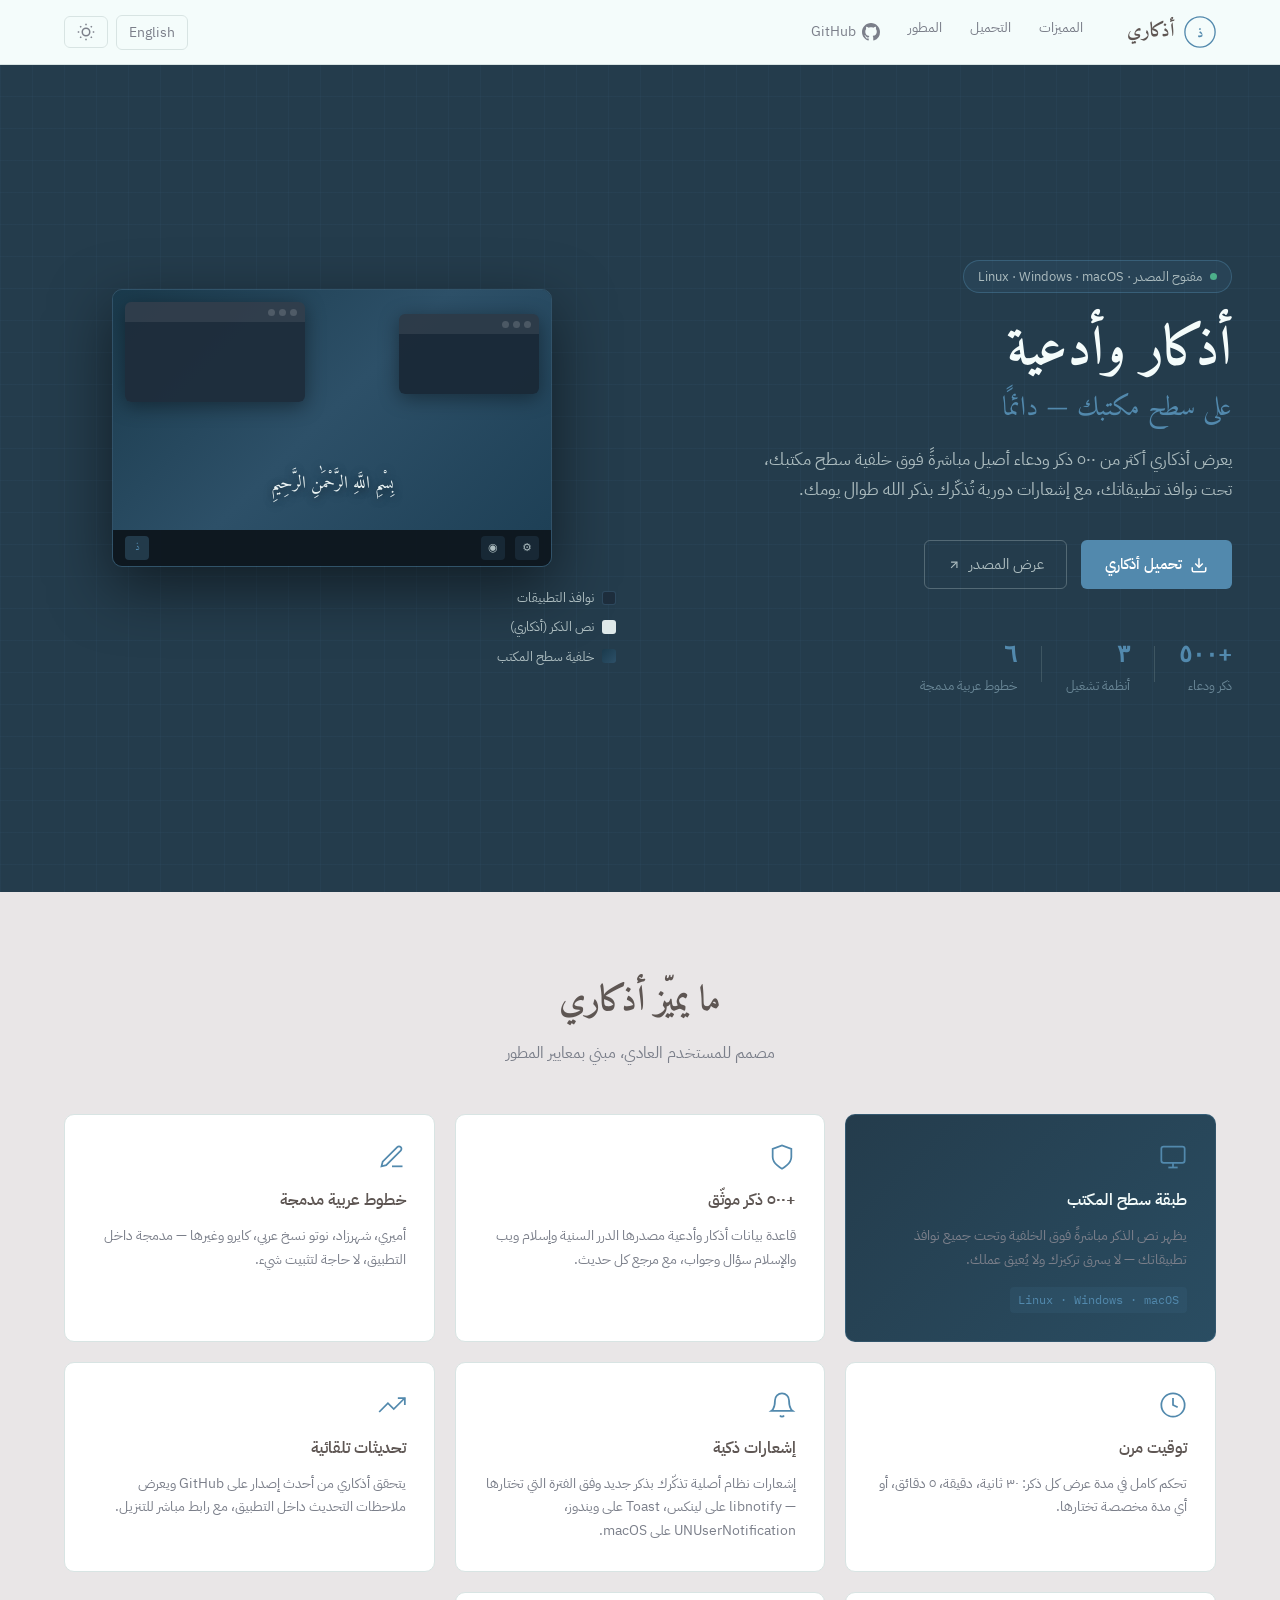
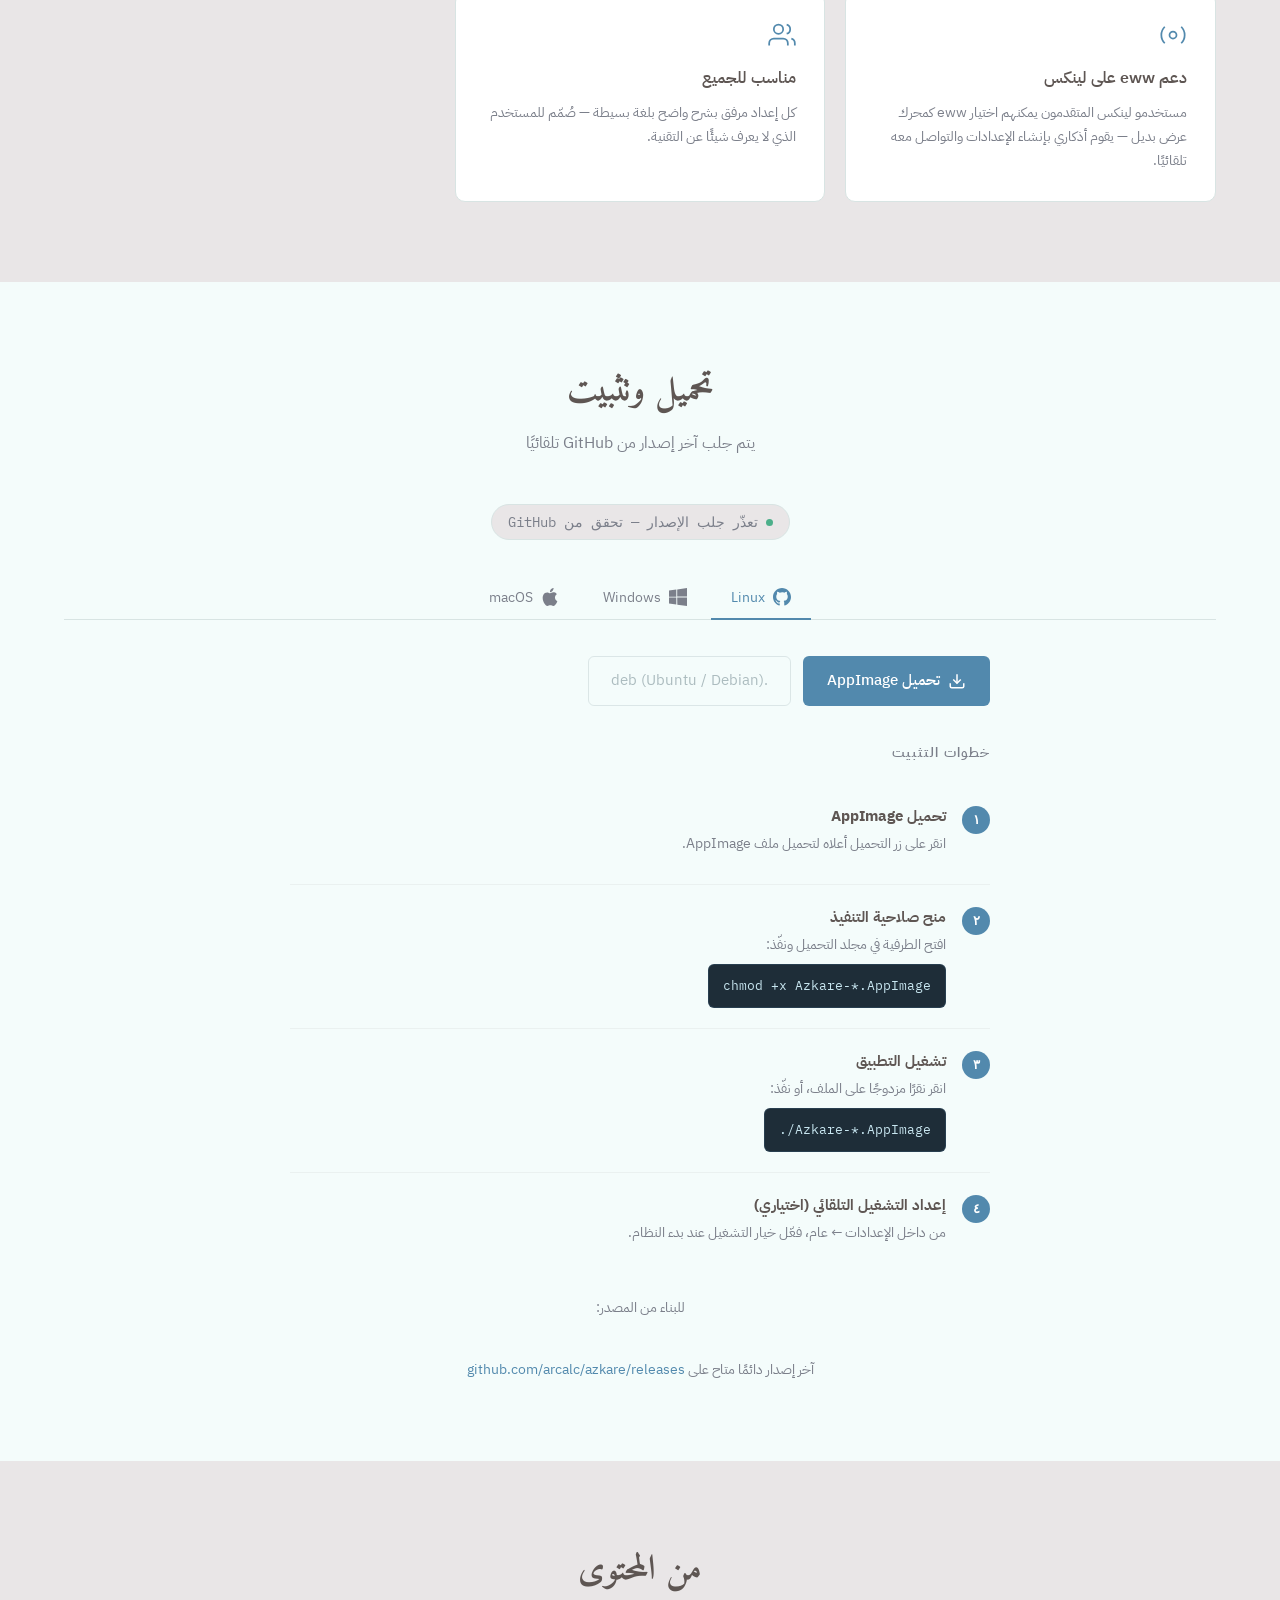
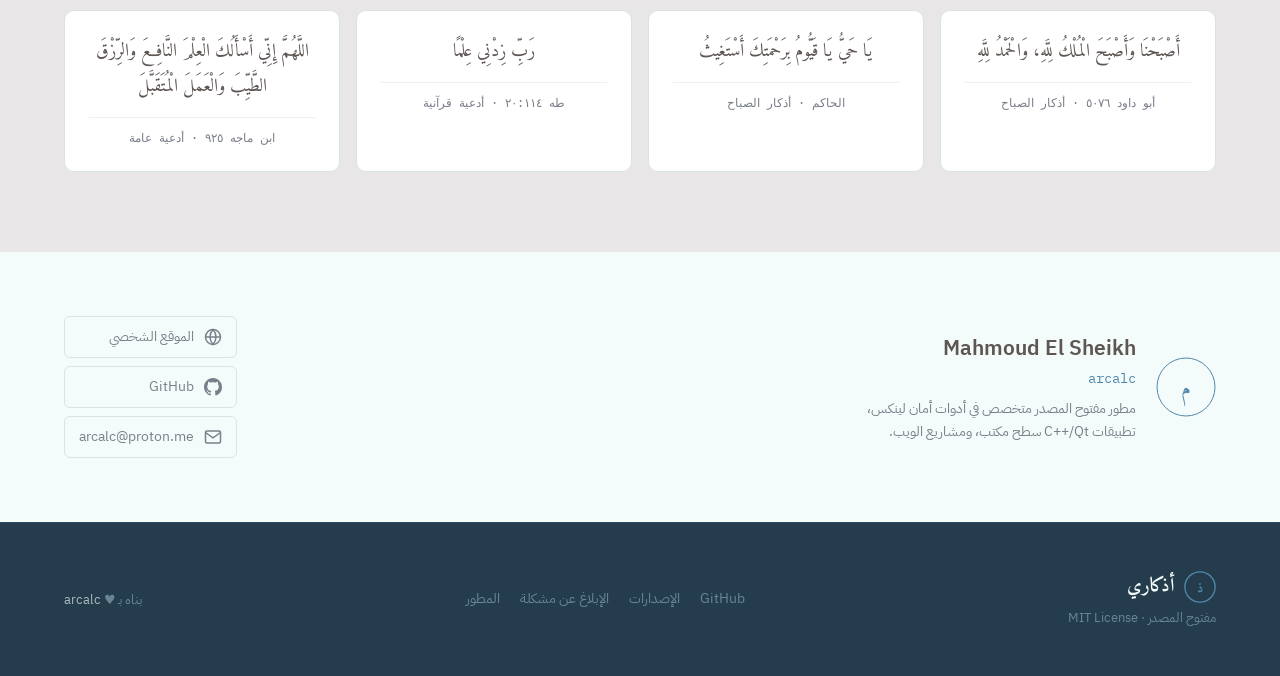
==== index.html @ 5f1ca9e1 "Move website to repo root for GitHub Pages" ====
<!DOCTYPE html>
<html lang="ar" dir="rtl">
<head>
  <meta charset="UTF-8" />
  <meta name="viewport" content="width=device-width, initial-scale=1.0, viewport-fit=cover" />
  <title>أذكاري — Azkare | أذكار وأدعية على سطح مكتبك</title>
  <meta name="description" content="تطبيق مكتبي مفتوح المصدر يعرض الأذكار والأدعية الأصيلة على خلفية سطح مكتبك — Linux وWindows وmacOS" />
  <meta name="theme-color" content="#243C4C" />
  <link rel="icon" type="image/svg+xml" href="assets/icon.svg" />
  <link rel="preconnect" href="https://fonts.googleapis.com" />
  <link rel="preconnect" href="https://fonts.gstatic.com" crossorigin />
  <link href="https://fonts.googleapis.com/css2?family=Amiri:ital,wght@0,400;0,700;1,400&family=IBM+Plex+Sans+Arabic:wght@300;400;500;600&family=IBM+Plex+Mono:wght@400;500&display=swap" rel="stylesheet" />
  <link rel="stylesheet" href="styles.css" />
</head>
<body>

<!-- ═══════════════════════════════════════════════════════════════════════════
     NAV
════════════════════════════════════════════════════════════════════════════ -->
<header class="site-header" id="top">
  <nav class="nav-inner">
    <a href="#top" class="nav-logo" aria-label="أذكاري">
      <svg class="logo-mark" viewBox="0 0 36 36" aria-hidden="true">
        <circle cx="18" cy="18" r="17" fill="none" stroke="currentColor" stroke-width="1.5"/>
        <text x="18" y="24" text-anchor="middle" font-family="Amiri,serif" font-size="16" fill="currentColor">ذ</text>
      </svg>
      <span class="logo-text" data-ar="أذكاري" data-en="Azkare">أذكاري</span>
    </a>

    <ul class="nav-links" role="list">
      <li><a href="#features"  data-ar="المميزات"      data-en="Features">المميزات</a></li>
      <li><a href="#download"  data-ar="التحميل"       data-en="Download">التحميل</a></li>
      <li><a href="#developer" data-ar="المطور"        data-en="Developer">المطور</a></li>
      <li>
        <a href="https://github.com/arcalc/azkare" class="nav-github" target="_blank" rel="noopener">
          <svg viewBox="0 0 16 16" width="18" height="18" fill="currentColor" aria-hidden="true">
            <path d="M8 0C3.58 0 0 3.58 0 8c0 3.54 2.29 6.53 5.47 7.59.4.07.55-.17.55-.38l-.01-1.49c-2.01.37-2.53-.49-2.69-.94-.09-.23-.48-.94-.82-1.13-.28-.15-.68-.52-.01-.53.63-.01 1.08.58 1.23.82.72 1.21 1.87.87 2.33.66.07-.52.28-.87.51-1.07-1.78-.2-3.64-.89-3.64-3.95 0-.87.31-1.59.82-2.15-.08-.2-.36-1.02.08-2.12 0 0 .67-.21 2.2.82.64-.18 1.32-.27 2-.27.68 0 1.36.09 2 .27 1.53-1.04 2.2-.82 2.2-.82.44 1.1.16 1.92.08 2.12.51.56.82 1.27.82 2.15 0 3.07-1.87 3.75-3.65 3.95.29.25.54.73.54 1.48l-.01 2.2c0 .21.15.46.55.38A8.013 8.013 0 0016 8c0-4.42-3.58-8-8-8z"/>
          </svg>
          GitHub
        </a>
      </li>
    </ul>

    <div class="nav-actions">
      <button class="lang-toggle" id="langToggle" aria-label="Switch language">
        <span data-ar="English" data-en="عربي">English</span>
      </button>
      <button class="theme-toggle" id="themeToggle" aria-label="Toggle dark mode">
        <svg class="icon-sun" viewBox="0 0 24 24" width="18" height="18" fill="none" stroke="currentColor" stroke-width="2" aria-hidden="true">
          <circle cx="12" cy="12" r="5"/><line x1="12" y1="1" x2="12" y2="3"/><line x1="12" y1="21" x2="12" y2="23"/>
          <line x1="4.22" y1="4.22" x2="5.64" y2="5.64"/><line x1="18.36" y1="18.36" x2="19.78" y2="19.78"/>
          <line x1="1" y1="12" x2="3" y2="12"/><line x1="21" y1="12" x2="23" y2="12"/>
          <line x1="4.22" y1="19.78" x2="5.64" y2="18.36"/><line x1="18.36" y1="5.64" x2="19.78" y2="4.22"/>
        </svg>
        <svg class="icon-moon" viewBox="0 0 24 24" width="18" height="18" fill="none" stroke="currentColor" stroke-width="2" aria-hidden="true">
          <path d="M21 12.79A9 9 0 1111.21 3 7 7 0 0021 12.79z"/>
        </svg>
      </button>
    </div>
  </nav>
</header>

<!-- ═══════════════════════════════════════════════════════════════════════════
     HERO
════════════════════════════════════════════════════════════════════════════ -->
<main>
<section class="hero" id="hero">
  <div class="hero-bg-grid" aria-hidden="true"></div>

  <div class="hero-content">
    <div class="hero-badge">
      <span class="badge-dot"></span>
      <span data-ar="مفتوح المصدر · Linux · Windows · macOS"
            data-en="Open Source · Linux · Windows · macOS">مفتوح المصدر · Linux · Windows · macOS</span>
    </div>

    <h1 class="hero-title">
      <span class="hero-title-ar" data-ar="أذكار وأدعية" data-en="Adhkar &amp; Duas">أذكار وأدعية</span>
      <span class="hero-title-sub" data-ar="على سطح مكتبك — دائمًا" data-en="on your desktop — always">على سطح مكتبك — دائمًا</span>
    </h1>

    <p class="hero-body" data-ar="يعرض أذكاري أكثر من ٥٠٠ ذكر ودعاء أصيل مباشرةً فوق خلفية سطح مكتبك، تحت نوافذ تطبيقاتك، مع إشعارات دورية تُذكّرك بذكر الله طوال يومك."
                         data-en="Azkare displays 500+ verified Adhkar and Duas directly above your desktop wallpaper, beneath your application windows, with periodic notifications to keep you remembering Allah throughout your day.">
      يعرض أذكاري أكثر من ٥٠٠ ذكر ودعاء أصيل مباشرةً فوق خلفية سطح مكتبك، تحت نوافذ تطبيقاتك، مع إشعارات دورية تُذكّرك بذكر الله طوال يومك.
    </p>

    <div class="hero-cta-row">
      <a href="#download" class="btn-primary" id="heroCta">
        <svg viewBox="0 0 24 24" width="18" height="18" fill="none" stroke="currentColor" stroke-width="2" aria-hidden="true">
          <path d="M21 15v4a2 2 0 01-2 2H5a2 2 0 01-2-2v-4"/><polyline points="7 10 12 15 17 10"/><line x1="12" y1="15" x2="12" y2="3"/>
        </svg>
        <span data-ar="تحميل أذكاري" data-en="Download Azkare">تحميل أذكاري</span>
      </a>
      <a href="https://github.com/arcalc/azkare" class="btn-ghost" target="_blank" rel="noopener">
        <span data-ar="عرض المصدر" data-en="View Source">عرض المصدر</span>
        <svg viewBox="0 0 24 24" width="14" height="14" fill="none" stroke="currentColor" stroke-width="2" aria-hidden="true">
          <line x1="7" y1="17" x2="17" y2="7"/><polyline points="7 7 17 7 17 17"/>
        </svg>
      </a>
    </div>

    <div class="hero-stats">
      <div class="stat">
        <span class="stat-num">+٥٠٠</span>
        <span class="stat-lbl" data-ar="ذكر ودعاء" data-en="Adhkar &amp; Duas">ذكر ودعاء</span>
      </div>
      <div class="stat-div" aria-hidden="true"></div>
      <div class="stat">
        <span class="stat-num">٣</span>
        <span class="stat-lbl" data-ar="أنظمة تشغيل" data-en="Platforms">أنظمة تشغيل</span>
      </div>
      <div class="stat-div" aria-hidden="true"></div>
      <div class="stat">
        <span class="stat-num">٦</span>
        <span class="stat-lbl" data-ar="خطوط عربية مدمجة" data-en="Bundled Arabic Fonts">خطوط عربية مدمجة</span>
      </div>
    </div>
  </div>

  <!-- Desktop mockup -->
  <div class="hero-mockup" aria-hidden="true">
    <div class="mockup-screen">
      <div class="mockup-wallpaper">
        <!-- Simulated desktop with wallpaper gradient -->
        <div class="mockup-overlay-text">
          <div class="dhikr-line amiri">بِسْمِ اللَّهِ الرَّحْمَٰنِ الرَّحِيمِ</div>
        </div>
        <!-- Floating app windows above the overlay -->
        <div class="mockup-window mockup-window-1">
          <div class="win-bar"><span></span><span></span><span></span></div>
          <div class="win-content"></div>
        </div>
        <div class="mockup-window mockup-window-2">
          <div class="win-bar"><span></span><span></span><span></span></div>
          <div class="win-content"></div>
        </div>
      </div>
      <div class="mockup-taskbar">
        <div class="taskbar-icon">⚙</div>
        <div class="taskbar-icon">◉</div>
        <div class="taskbar-icon tray-icon">ذ</div>
      </div>
    </div>
    <!-- Z-order legend -->
    <div class="mockup-legend">
      <div class="legend-row"><span class="legend-box app"></span><span data-ar="نوافذ التطبيقات" data-en="App Windows">نوافذ التطبيقات</span></div>
      <div class="legend-row"><span class="legend-box dhikr"></span><span data-ar="نص الذكر (أذكاري)" data-en="Dhikr text (Azkare)">نص الذكر (أذكاري)</span></div>
      <div class="legend-row"><span class="legend-box wallpaper"></span><span data-ar="خلفية سطح المكتب" data-en="Desktop Wallpaper">خلفية سطح المكتب</span></div>
    </div>
  </div>
</section>

<!-- ═══════════════════════════════════════════════════════════════════════════
     FEATURES
════════════════════════════════════════════════════════════════════════════ -->
<section class="features" id="features">
  <div class="section-inner">
    <h2 class="section-title" data-ar="ما يميّز أذكاري" data-en="What makes Azkare different">ما يميّز أذكاري</h2>
    <p class="section-sub" data-ar="مصمم للمستخدم العادي، مبني بمعايير المطور" data-en="Designed for everyday users, built to developer standards">مصمم للمستخدم العادي، مبني بمعايير المطور</p>

    <div class="features-grid">

      <article class="feature-card feature-primary">
        <div class="feature-icon">
          <svg viewBox="0 0 24 24" fill="none" stroke="currentColor" stroke-width="1.5" width="28" height="28">
            <rect x="2" y="3" width="20" height="14" rx="2"/><line x1="8" y1="21" x2="16" y2="21"/><line x1="12" y1="17" x2="12" y2="21"/>
          </svg>
        </div>
        <h3 data-ar="طبقة سطح المكتب" data-en="Desktop Wallpaper Layer">طبقة سطح المكتب</h3>
        <p data-ar="يظهر نص الذكر مباشرةً فوق الخلفية وتحت جميع نوافذ تطبيقاتك — لا يسرق تركيزك ولا يُعيق عملك."
           data-en="The Dhikr text appears directly above your wallpaper and beneath all your application windows — it never steals focus or disrupts your workflow.">
          يظهر نص الذكر مباشرةً فوق الخلفية وتحت جميع نوافذ تطبيقاتك — لا يسرق تركيزك ولا يُعيق عملك.
        </p>
        <div class="feature-tag" data-ar="Linux · Windows · macOS" data-en="Linux · Windows · macOS">Linux · Windows · macOS</div>
      </article>

      <article class="feature-card">
        <div class="feature-icon">
          <svg viewBox="0 0 24 24" fill="none" stroke="currentColor" stroke-width="1.5" width="28" height="28">
            <path d="M12 22s8-4 8-10V5l-8-3-8 3v7c0 6 8 10 8 10z"/>
          </svg>
        </div>
        <h3 data-ar="+٥٠٠ ذكر موثّق" data-en="500+ Verified Adhkar">+٥٠٠ ذكر موثّق</h3>
        <p data-ar="قاعدة بيانات أذكار وأدعية مصدرها الدرر السنية وإسلام ويب والإسلام سؤال وجواب، مع مرجع كل حديث."
           data-en="A verified database sourced from Dorar.net, IslamWeb, and IslamQA — every entry carries its hadith reference.">
          قاعدة بيانات أذكار وأدعية مصدرها الدرر السنية وإسلام ويب والإسلام سؤال وجواب، مع مرجع كل حديث.
        </p>
      </article>

      <article class="feature-card">
        <div class="feature-icon">
          <svg viewBox="0 0 24 24" fill="none" stroke="currentColor" stroke-width="1.5" width="28" height="28">
            <path d="M12 20h9"/><path d="M16.5 3.5a2.121 2.121 0 013 3L7 19l-4 1 1-4L16.5 3.5z"/>
          </svg>
        </div>
        <h3 data-ar="خطوط عربية مدمجة" data-en="Bundled Arabic Fonts">خطوط عربية مدمجة</h3>
        <p data-ar="أميري، شهرزاد، نوتو نسخ عربي، كايرو وغيرها — مدمجة داخل التطبيق، لا حاجة لتثبيت شيء."
           data-en="Amiri, Scheherazade, Noto Naskh Arabic, Cairo and more — bundled inside the app, nothing to install separately.">
          أميري، شهرزاد، نوتو نسخ عربي، كايرو وغيرها — مدمجة داخل التطبيق، لا حاجة لتثبيت شيء.
        </p>
      </article>

      <article class="feature-card">
        <div class="feature-icon">
          <svg viewBox="0 0 24 24" fill="none" stroke="currentColor" stroke-width="1.5" width="28" height="28">
            <circle cx="12" cy="12" r="10"/><polyline points="12 6 12 12 16 14"/>
          </svg>
        </div>
        <h3 data-ar="توقيت مرن" data-en="Flexible Timer">توقيت مرن</h3>
        <p data-ar="تحكم كامل في مدة عرض كل ذكر: ٣٠ ثانية، دقيقة، ٥ دقائق، أو أي مدة مخصصة تختارها."
           data-en="Full control over how long each Dhikr stays on screen: 30 seconds, 1 minute, 5 minutes, or any custom duration.">
          تحكم كامل في مدة عرض كل ذكر: ٣٠ ثانية، دقيقة، ٥ دقائق، أو أي مدة مخصصة تختارها.
        </p>
      </article>

      <article class="feature-card">
        <div class="feature-icon">
          <svg viewBox="0 0 24 24" fill="none" stroke="currentColor" stroke-width="1.5" width="28" height="28">
            <path d="M18 8A6 6 0 006 8c0 7-3 9-3 9h18s-3-2-3-9"/><path d="M13.73 21a2 2 0 01-3.46 0"/>
          </svg>
        </div>
        <h3 data-ar="إشعارات ذكية" data-en="Smart Notifications">إشعارات ذكية</h3>
        <p data-ar="إشعارات نظام أصلية تذكّرك بذكر جديد وفق الفترة التي تختارها — libnotify على لينكس، Toast على ويندوز، UNUserNotification على macOS."
           data-en="Native system notifications remind you of a new Dhikr at your chosen interval — libnotify on Linux, Toast on Windows, UNUserNotification on macOS.">
          إشعارات نظام أصلية تذكّرك بذكر جديد وفق الفترة التي تختارها — libnotify على لينكس، Toast على ويندوز، UNUserNotification على macOS.
        </p>
      </article>

      <article class="feature-card">
        <div class="feature-icon">
          <svg viewBox="0 0 24 24" fill="none" stroke="currentColor" stroke-width="1.5" width="28" height="28">
            <polyline points="23 6 13.5 15.5 8.5 10.5 1 18"/><polyline points="17 6 23 6 23 12"/>
          </svg>
        </div>
        <h3 data-ar="تحديثات تلقائية" data-en="Auto-Updater">تحديثات تلقائية</h3>
        <p data-ar="يتحقق أذكاري من أحدث إصدار على GitHub ويعرض ملاحظات التحديث داخل التطبيق، مع رابط مباشر للتنزيل."
           data-en="Azkare checks GitHub for the latest release, shows the release notes inside the app, and provides a direct download link.">
          يتحقق أذكاري من أحدث إصدار على GitHub ويعرض ملاحظات التحديث داخل التطبيق، مع رابط مباشر للتنزيل.
        </p>
      </article>

      <article class="feature-card">
        <div class="feature-icon">
          <svg viewBox="0 0 24 24" fill="none" stroke="currentColor" stroke-width="1.5" width="28" height="28">
            <circle cx="12" cy="12" r="3"/><path d="M19.07 4.93a10 10 0 010 14.14M4.93 4.93a10 10 0 000 14.14"/>
          </svg>
        </div>
        <h3 data-ar="دعم eww على لينكس" data-en="eww Support on Linux">دعم eww على لينكس</h3>
        <p data-ar="مستخدمو لينكس المتقدمون يمكنهم اختيار eww كمحرك عرض بديل — يقوم أذكاري بإنشاء الإعدادات والتواصل معه تلقائيًا."
           data-en="Advanced Linux users can choose eww as an alternative rendering backend — Azkare auto-generates the config and communicates with it.">
          مستخدمو لينكس المتقدمون يمكنهم اختيار eww كمحرك عرض بديل — يقوم أذكاري بإنشاء الإعدادات والتواصل معه تلقائيًا.
        </p>
      </article>

      <article class="feature-card">
        <div class="feature-icon">
          <svg viewBox="0 0 24 24" fill="none" stroke="currentColor" stroke-width="1.5" width="28" height="28">
            <path d="M17 21v-2a4 4 0 00-4-4H5a4 4 0 00-4 4v2"/><circle cx="9" cy="7" r="4"/>
            <path d="M23 21v-2a4 4 0 00-3-3.87"/><path d="M16 3.13a4 4 0 010 7.75"/>
          </svg>
        </div>
        <h3 data-ar="مناسب للجميع" data-en="Built for Everyone">مناسب للجميع</h3>
        <p data-ar="كل إعداد مرفق بشرح واضح بلغة بسيطة — صُمّم للمستخدم الذي لا يعرف شيئًا عن التقنية."
           data-en="Every setting comes with a plain-language explanation card — designed for users with zero technical background.">
          كل إعداد مرفق بشرح واضح بلغة بسيطة — صُمّم للمستخدم الذي لا يعرف شيئًا عن التقنية.
        </p>
      </article>

    </div>
  </div>
</section>

<!-- ═══════════════════════════════════════════════════════════════════════════
     DOWNLOAD
════════════════════════════════════════════════════════════════════════════ -->
<section class="download" id="download">
  <div class="section-inner">
    <h2 class="section-title" data-ar="تحميل وتثبيت" data-en="Download &amp; Install">تحميل وتثبيت</h2>
    <p class="section-sub" data-ar="يتم جلب آخر إصدار من GitHub تلقائيًا" data-en="Latest release fetched automatically from GitHub">يتم جلب آخر إصدار من GitHub تلقائيًا</p>

    <!-- Version badge (populated by JS) -->
    <div class="version-banner" id="versionBanner" aria-live="polite">
      <span class="version-dot"></span>
      <span id="versionText" data-ar="جارٍ جلب الإصدار..." data-en="Fetching version...">جارٍ جلب الإصدار...</span>
    </div>

    <!-- Platform tabs -->
    <div class="platform-tabs" role="tablist" aria-label="Platform">
      <button class="tab-btn active" role="tab" aria-selected="true"  data-tab="linux"   id="tab-linux">
        <svg viewBox="0 0 24 24" width="18" height="18" fill="currentColor" aria-hidden="true"><path d="M12 0C5.374 0 0 5.373 0 12c0 5.302 3.438 9.8 8.207 11.387.599.111.793-.261.793-.577v-2.234c-3.338.726-4.033-1.416-4.033-1.416-.546-1.387-1.333-1.756-1.333-1.756-1.089-.745.083-.729.083-.729 1.205.084 1.839 1.237 1.839 1.237 1.07 1.834 2.807 1.304 3.492.997.107-.775.418-1.305.762-1.604-2.665-.305-5.467-1.334-5.467-5.931 0-1.311.469-2.381 1.236-3.221-.124-.303-.535-1.524.117-3.176 0 0 1.008-.322 3.301 1.23A11.509 11.509 0 0112 5.803c1.02.005 2.047.138 3.006.404 2.291-1.552 3.297-1.23 3.297-1.23.653 1.653.242 2.874.118 3.176.77.84 1.235 1.911 1.235 3.221 0 4.609-2.807 5.624-5.479 5.921.43.372.823 1.102.823 2.222v3.293c0 .319.192.694.801.576C20.566 21.797 24 17.3 24 12c0-6.627-5.373-12-12-12z"/></svg>
        Linux
      </button>
      <button class="tab-btn" role="tab" aria-selected="false" data-tab="windows" id="tab-windows">
        <svg viewBox="0 0 24 24" width="18" height="18" fill="currentColor" aria-hidden="true"><path d="M0 3.449L9.75 2.1v9.451H0m10.949-9.602L24 0v11.4H10.949M0 12.6h9.75v9.451L0 20.699M10.949 12.6H24V24l-12.9-1.801"/></svg>
        Windows
      </button>
      <button class="tab-btn" role="tab" aria-selected="false" data-tab="macos" id="tab-macos">
        <svg viewBox="0 0 24 24" width="18" height="18" fill="currentColor" aria-hidden="true"><path d="M12.152 6.896c-.948 0-2.415-1.078-3.96-1.04-2.04.027-3.91 1.183-4.961 3.014-2.117 3.675-.546 9.103 1.519 12.09 1.013 1.454 2.208 3.09 3.792 3.039 1.52-.065 2.09-.987 3.935-.987 1.831 0 2.35.987 3.96.948 1.637-.026 2.676-1.48 3.676-2.948 1.156-1.688 1.636-3.325 1.662-3.415-.039-.013-3.182-1.221-3.22-4.857-.026-3.04 2.48-4.494 2.597-4.559-1.429-2.09-3.623-2.324-4.39-2.376-2-.156-3.675 1.09-4.61 1.09zM15.53 3.83c.843-1.012 1.4-2.427 1.245-3.83-1.207.052-2.662.805-3.532 1.818-.78.896-1.454 2.338-1.273 3.714 1.338.104 2.715-.688 3.559-1.701"/></svg>
        macOS
      </button>
    </div>

    <!-- Tab panels -->
    <div class="tab-panels">

      <!-- Linux -->
      <div class="tab-panel active" id="panel-linux" role="tabpanel" aria-labelledby="tab-linux">
        <div class="download-actions">
          <a href="#" class="btn-primary btn-download" id="dl-linux-appimage" data-asset="linux-appimage">
            <svg viewBox="0 0 24 24" width="18" height="18" fill="none" stroke="currentColor" stroke-width="2" aria-hidden="true"><path d="M21 15v4a2 2 0 01-2 2H5a2 2 0 01-2-2v-4"/><polyline points="7 10 12 15 17 10"/><line x1="12" y1="15" x2="12" y2="3"/></svg>
            <span data-ar="تحميل AppImage" data-en="Download AppImage">تحميل AppImage</span>
          </a>
          <a href="#" class="btn-ghost btn-download" id="dl-linux-deb" data-asset="linux-deb">
            .deb (Ubuntu / Debian)
          </a>
        </div>

        <div class="install-steps">
          <h4 data-ar="خطوات التثبيت" data-en="Installation Steps">خطوات التثبيت</h4>

          <div class="step">
            <span class="step-num">١</span>
            <div class="step-body">
              <strong data-ar="تحميل AppImage" data-en="Download the AppImage">تحميل AppImage</strong>
              <p data-ar="انقر على زر التحميل أعلاه لتحميل ملف AppImage." data-en="Click the download button above to get the AppImage file.">انقر على زر التحميل أعلاه لتحميل ملف AppImage.</p>
            </div>
          </div>

          <div class="step">
            <span class="step-num">٢</span>
            <div class="step-body">
              <strong data-ar="منح صلاحية التنفيذ" data-en="Make it executable">منح صلاحية التنفيذ</strong>
              <p data-ar="افتح الطرفية في مجلد التحميل ونفّذ:" data-en="Open a terminal in your Downloads folder and run:">افتح الطرفية في مجلد التحميل ونفّذ:</p>
              <code class="code-block">chmod +x Azkare-*.AppImage</code>
            </div>
          </div>

          <div class="step">
            <span class="step-num">٣</span>
            <div class="step-body">
              <strong data-ar="تشغيل التطبيق" data-en="Run the app">تشغيل التطبيق</strong>
              <p data-ar="انقر نقرًا مزدوجًا على الملف، أو نفّذ:" data-en="Double-click the file, or run:">انقر نقرًا مزدوجًا على الملف، أو نفّذ:</p>
              <code class="code-block">./Azkare-*.AppImage</code>
            </div>
          </div>

          <div class="step">
            <span class="step-num">٤</span>
            <div class="step-body">
              <strong data-ar="إعداد التشغيل التلقائي (اختياري)" data-en="Enable autostart (optional)">إعداد التشغيل التلقائي (اختياري)</strong>
              <p data-ar="من داخل الإعدادات ← عام، فعّل خيار التشغيل عند بدء النظام." data-en="From Settings → General, enable the autostart toggle.">من داخل الإعدادات ← عام، فعّل خيار التشغيل عند بدء النظام.</p>
            </div>
          </div>
        </div>

        <p class="alt-install" data-ar="للبناء من المصدر: " data-en="To build from source: ">للبناء من المصدر:
          <a href="https://github.com/arcalc/azkare#building" target="_blank" rel="noopener">github.com/arcalc/azkare#building</a>
        </p>
      </div>

      <!-- Windows -->
      <div class="tab-panel" id="panel-windows" role="tabpanel" aria-labelledby="tab-windows">
        <div class="download-actions">
          <a href="#" class="btn-primary btn-download" id="dl-win-installer" data-asset="windows-setup">
            <svg viewBox="0 0 24 24" width="18" height="18" fill="none" stroke="currentColor" stroke-width="2" aria-hidden="true"><path d="M21 15v4a2 2 0 01-2 2H5a2 2 0 01-2-2v-4"/><polyline points="7 10 12 15 17 10"/><line x1="12" y1="15" x2="12" y2="3"/></svg>
            <span data-ar="تحميل المثبّت (.exe)" data-en="Download Installer (.exe)">تحميل المثبّت (.exe)</span>
          </a>
        </div>

        <div class="install-steps">
          <h4 data-ar="خطوات التثبيت" data-en="Installation Steps">خطوات التثبيت</h4>
          <div class="step"><span class="step-num">1</span><div class="step-body"><strong data-ar="تحميل المثبّت" data-en="Download the installer">تحميل المثبّت</strong><p data-ar="انقر على زر التحميل." data-en="Click the download button.">انقر على زر التحميل.</p></div></div>
          <div class="step"><span class="step-num">2</span><div class="step-body"><strong data-ar="تشغيل المثبّت" data-en="Run the installer">تشغيل المثبّت</strong><p data-ar="انقر نقرًا مزدوجًا على ملف .exe واتبع التعليمات." data-en="Double-click the .exe and follow the prompts.">انقر نقرًا مزدوجًا على ملف .exe واتبع التعليمات.</p></div></div>
          <div class="step"><span class="step-num">3</span><div class="step-body"><strong data-ar="ابحث عن أيقونة الشريط" data-en="Find the tray icon">ابحث عن أيقونة الشريط</strong><p data-ar="ستجد أيقونة أذكاري في شريط المهام بالقرب من الساعة." data-en="Find the Azkare icon in your taskbar near the clock.">ستجد أيقونة أذكاري في شريط المهام بالقرب من الساعة.</p></div></div>
        </div>
      </div>

      <!-- macOS -->
      <div class="tab-panel" id="panel-macos" role="tabpanel" aria-labelledby="tab-macos">
        <div class="download-actions">
          <a href="#" class="btn-primary btn-download" id="dl-mac-dmg" data-asset="macos-dmg">
            <svg viewBox="0 0 24 24" width="18" height="18" fill="none" stroke="currentColor" stroke-width="2" aria-hidden="true"><path d="M21 15v4a2 2 0 01-2 2H5a2 2 0 01-2-2v-4"/><polyline points="7 10 12 15 17 10"/><line x1="12" y1="15" x2="12" y2="3"/></svg>
            <span data-ar="تحميل .dmg" data-en="Download .dmg">تحميل .dmg</span>
          </a>
        </div>

        <div class="install-steps">
          <h4 data-ar="خطوات التثبيت" data-en="Installation Steps">خطوات التثبيت</h4>
          <div class="step"><span class="step-num">1</span><div class="step-body"><strong data-ar="فتح ملف .dmg" data-en="Open the .dmg">فتح ملف .dmg</strong><p data-ar="انقر نقرًا مزدوجًا على ملف .dmg." data-en="Double-click the .dmg file.">انقر نقرًا مزدوجًا على ملف .dmg.</p></div></div>
          <div class="step"><span class="step-num">2</span><div class="step-body"><strong data-ar="سحب إلى التطبيقات" data-en="Drag to Applications">سحب إلى التطبيقات</strong><p data-ar="اسحب أيقونة أذكاري إلى مجلد التطبيقات." data-en="Drag the Azkare icon into your Applications folder.">اسحب أيقونة أذكاري إلى مجلد التطبيقات.</p></div></div>
          <div class="step"><span class="step-num">3</span><div class="step-body"><strong data-ar="السماح بالتشغيل" data-en="Allow first launch">السماح بالتشغيل</strong><p data-ar="إذا ظهر تحذير Gatekeeper، اضغط نقرًا بزر الفأرة الأيمن → فتح." data-en="If Gatekeeper warns you, right-click → Open.">إذا ظهر تحذير Gatekeeper، اضغط نقرًا بزر الفأرة الأيمن → فتح.</p></div></div>
        </div>
      </div>

    </div><!-- /.tab-panels -->

    <p class="fallback-link">
      <span data-ar="آخر إصدار دائمًا متاح على" data-en="Latest release always available on">آخر إصدار دائمًا متاح على</span>
      <a href="https://github.com/arcalc/azkare/releases" target="_blank" rel="noopener">github.com/arcalc/azkare/releases</a>
    </p>
  </div>
</section>

<!-- ═══════════════════════════════════════════════════════════════════════════
     DHIKR PREVIEW
════════════════════════════════════════════════════════════════════════════ -->
<section class="dhikr-preview" id="preview">
  <div class="section-inner">
    <h2 class="section-title" data-ar="من المحتوى" data-en="From the Content">من المحتوى</h2>
    <div class="dhikr-cards">
      <article class="dhikr-card">
        <p class="dhikr-arabic amiri">أَصْبَحْنَا وَأَصْبَحَ الْمُلْكُ لِلَّهِ، وَالْحَمْدُ لِلَّهِ</p>
        <p class="dhikr-source">أبو داود ٥٠٧٦ · أذكار الصباح</p>
      </article>
      <article class="dhikr-card">
        <p class="dhikr-arabic amiri">يَا حَيُّ يَا قَيُّومُ بِرَحْمَتِكَ أَسْتَغِيثُ</p>
        <p class="dhikr-source">الحاكم · أذكار الصباح</p>
      </article>
      <article class="dhikr-card">
        <p class="dhikr-arabic amiri">رَبِّ زِدْنِي عِلْمًا</p>
        <p class="dhikr-source">طه ٢٠:١١٤ · أدعية قرآنية</p>
      </article>
      <article class="dhikr-card">
        <p class="dhikr-arabic amiri">اللَّهُمَّ إِنِّي أَسْأَلُكَ الْعِلْمَ النَّافِعَ وَالرِّزْقَ الطَّيِّبَ وَالْعَمَلَ الْمُتَقَبَّلَ</p>
        <p class="dhikr-source">ابن ماجه ٩٢٥ · أدعية عامة</p>
      </article>
    </div>
  </div>
</section>

<!-- ═══════════════════════════════════════════════════════════════════════════
     DEVELOPER
════════════════════════════════════════════════════════════════════════════ -->
<section class="developer" id="developer">
  <div class="section-inner developer-inner">
    <div class="dev-bio">
      <div class="dev-avatar" aria-hidden="true">
        <svg viewBox="0 0 60 60" width="60" height="60">
          <circle cx="30" cy="30" r="29" fill="none" stroke="currentColor" stroke-width="1"/>
          <text x="30" y="38" text-anchor="middle" font-family="Amiri,serif" font-size="22" fill="currentColor">م</text>
        </svg>
      </div>
      <div>
        <h2 data-ar="Mahmoud El Sheikh" data-en="Mahmoud El Sheikh">Mahmoud El Sheikh</h2>
        <p class="dev-handle">arcalc</p>
        <p class="dev-desc"
           data-ar="مطور مفتوح المصدر متخصص في أدوات أمان لينكس، تطبيقات C++/Qt سطح مكتب، ومشاريع الويب."
           data-en="Open-source developer specializing in Linux security tools, C++/Qt desktop applications, and web projects.">
          مطور مفتوح المصدر متخصص في أدوات أمان لينكس، تطبيقات C++/Qt سطح مكتب، ومشاريع الويب.
        </p>
      </div>
    </div>

    <div class="dev-links">
      <a href="https://arcalc.github.io/arcalc" class="dev-link" target="_blank" rel="noopener">
        <svg viewBox="0 0 24 24" width="18" height="18" fill="none" stroke="currentColor" stroke-width="2" aria-hidden="true"><circle cx="12" cy="12" r="10"/><line x1="2" y1="12" x2="22" y2="12"/><path d="M12 2a15.3 15.3 0 014 10 15.3 15.3 0 01-4 10 15.3 15.3 0 01-4-10 15.3 15.3 0 014-10z"/></svg>
        <span data-ar="الموقع الشخصي" data-en="Portfolio">الموقع الشخصي</span>
      </a>
      <a href="https://github.com/arcalc/azkare" class="dev-link" target="_blank" rel="noopener">
        <svg viewBox="0 0 16 16" width="18" height="18" fill="currentColor" aria-hidden="true"><path d="M8 0C3.58 0 0 3.58 0 8c0 3.54 2.29 6.53 5.47 7.59.4.07.55-.17.55-.38l-.01-1.49c-2.01.37-2.53-.49-2.69-.94-.09-.23-.48-.94-.82-1.13-.28-.15-.68-.52-.01-.53.63-.01 1.08.58 1.23.82.72 1.21 1.87.87 2.33.66.07-.52.28-.87.51-1.07-1.78-.2-3.64-.89-3.64-3.95 0-.87.31-1.59.82-2.15-.08-.2-.36-1.02.08-2.12 0 0 .67-.21 2.2.82.64-.18 1.32-.27 2-.27.68 0 1.36.09 2 .27 1.53-1.04 2.2-.82 2.2-.82.44 1.1.16 1.92.08 2.12.51.56.82 1.27.82 2.15 0 3.07-1.87 3.75-3.65 3.95.29.25.54.73.54 1.48l-.01 2.2c0 .21.15.46.55.38A8.013 8.013 0 0016 8c0-4.42-3.58-8-8-8z"/></svg>
        GitHub
      </a>
      <a href="mailto:arcalc@proton.me" class="dev-link">
        <svg viewBox="0 0 24 24" width="18" height="18" fill="none" stroke="currentColor" stroke-width="2" aria-hidden="true"><path d="M4 4h16c1.1 0 2 .9 2 2v12c0 1.1-.9 2-2 2H4c-1.1 0-2-.9-2-2V6c0-1.1.9-2 2-2z"/><polyline points="22,6 12,13 2,6"/></svg>
        arcalc@proton.me
      </a>
    </div>
  </div>
</section>

</main>

<!-- ═══════════════════════════════════════════════════════════════════════════
     FOOTER
════════════════════════════════════════════════════════════════════════════ -->
<footer class="site-footer">
  <div class="footer-inner">
    <div class="footer-logo">
      <a href="#top" class="nav-logo">
        <svg class="logo-mark" viewBox="0 0 36 36" aria-hidden="true">
          <circle cx="18" cy="18" r="17" fill="none" stroke="currentColor" stroke-width="1.5"/>
          <text x="18" y="24" text-anchor="middle" font-family="Amiri,serif" font-size="16" fill="currentColor">ذ</text>
        </svg>
        <span class="logo-text">أذكاري</span>
      </a>
      <p data-ar="مفتوح المصدر · MIT License" data-en="Open Source · MIT License">مفتوح المصدر · MIT License</p>
    </div>
    <div class="footer-links">
      <a href="https://github.com/arcalc/azkare" target="_blank" rel="noopener">GitHub</a>
      <a href="https://github.com/arcalc/azkare/releases" target="_blank" rel="noopener" data-ar="الإصدارات" data-en="Releases">الإصدارات</a>
      <a href="https://github.com/arcalc/azkare/issues" target="_blank" rel="noopener" data-ar="الإبلاغ عن مشكلة" data-en="Report Issue">الإبلاغ عن مشكلة</a>
      <a href="https://arcalc.github.io/arcalc" target="_blank" rel="noopener" data-ar="المطور" data-en="Developer">المطور</a>
    </div>
    <p class="footer-copy">
      <span data-ar="بناه بـ ♥ " data-en="Built with ♥ by ">بناه بـ ♥ </span>
      <a href="https://arcalc.github.io/arcalc" target="_blank" rel="noopener">arcalc</a>
    </p>
  </div>
</footer>

<script src="app.js"></script>
</body>
</html>
---- styles.css ----
/* ═══════════════════════════════════════════════════════════════════════════
   Azkare (أذكاري) — Official Website
   Design: Arctic Reflection + Urban Slate palettes, Amiri + IBM Plex Sans Arabic
   ═══════════════════════════════════════════════════════════════════════════ */

/* ── Color tokens ─────────────────────────────────────────────────────────── */
:root {
  /* Arctic Reflection */
  --arctic-navy:    #243C4C;
  --arctic-blue:    #5289AD;
  --arctic-teal:    #698696;
  --arctic-silver:  #ACBCBF;
  --arctic-ice:     #F4FCFB;

  /* Urban Slate */
  --slate-offwhite: #E9E6E7;
  --slate-charcoal: #5E5653;
  --slate-gray:     #7B7F8A;
  --slate-taupe:    #AB978C;
  --slate-blue:     #6B7C98;

  /* Semantic tokens — light mode */
  --bg:          var(--arctic-ice);
  --bg-alt:      var(--slate-offwhite);
  --bg-card:     #fff;
  --bg-nav:      rgba(244,252,251,0.88);
  --border:      #d8e4e3;
  --border-soft: #eaf1f0;

  --text:        var(--slate-charcoal);
  --text-muted:  var(--slate-gray);
  --text-faint:  var(--arctic-silver);
  --text-on-dark: var(--arctic-ice);

  --accent:      var(--arctic-blue);
  --accent-hover:#3f6e90;
  --accent-soft: rgba(82,137,173,0.10);
  --accent-teal: var(--arctic-teal);

  --hero-bg:     var(--arctic-navy);
  --hero-text:   var(--arctic-ice);
  --hero-muted:  var(--arctic-silver);

  --step-num-bg: var(--arctic-blue);
  --code-bg:     #1e2d38;
  --code-text:   #c8e6f0;

  --shadow-card: 0 1px 4px rgba(36,60,76,0.07), 0 4px 16px rgba(36,60,76,0.05);
  --shadow-nav:  0 1px 0 var(--border);
  --radius:      10px;
  --radius-sm:   6px;

  color-scheme: light;
}

@media (prefers-color-scheme: dark) {
  :root:not([data-theme="light"]) {
    --bg:          #131e26;
    --bg-alt:      #0e1820;
    --bg-card:     #1a2a36;
    --bg-nav:      rgba(14,24,32,0.92);
    --border:      #2a3f50;
    --border-soft: #1f3040;

    --text:        var(--arctic-ice);
    --text-muted:  var(--arctic-silver);
    --text-faint:  var(--arctic-teal);
    --text-on-dark: var(--arctic-ice);

    --accent:      #6dafd4;
    --accent-hover:#88c5e4;
    --accent-soft: rgba(82,137,173,0.15);
    --accent-teal: var(--arctic-teal);

    --hero-bg:     #0e1820;
    --shadow-card: 0 1px 4px rgba(0,0,0,0.3), 0 4px 16px rgba(0,0,0,0.2);

    color-scheme: dark;
  }
}

:root[data-theme="dark"] {
  --bg:          #131e26;
  --bg-alt:      #0e1820;
  --bg-card:     #1a2a36;
  --bg-nav:      rgba(14,24,32,0.92);
  --border:      #2a3f50;
  --border-soft: #1f3040;
  --text:        var(--arctic-ice);
  --text-muted:  var(--arctic-silver);
  --text-faint:  var(--arctic-teal);
  --accent:      #6dafd4;
  --accent-hover:#88c5e4;
  --accent-soft: rgba(82,137,173,0.15);
  --hero-bg:     #0e1820;
  --shadow-card: 0 1px 4px rgba(0,0,0,0.3), 0 4px 16px rgba(0,0,0,0.2);
  color-scheme: dark;
}

/* ── Reset & base ─────────────────────────────────────────────────────────── */
*, *::before, *::after { box-sizing: border-box; margin: 0; padding: 0; }

html {
  scroll-behavior: smooth;
  scroll-padding-top: 72px;
  font-size: 16px;
  -webkit-text-size-adjust: 100%;
}

body {
  font-family: 'IBM Plex Sans Arabic', 'Amiri', system-ui, sans-serif;
  background: var(--bg);
  color: var(--text);
  line-height: 1.65;
  min-height: 100vh;
  transition: background 0.25s, color 0.25s;
}

/* Arabic / RTL typography */
.amiri { font-family: 'Amiri', serif; }

a { color: var(--accent); text-decoration: none; }
a:hover { color: var(--accent-hover); }

img, svg { display: block; }

/* ── Navigation ───────────────────────────────────────────────────────────── */
.site-header {
  position: sticky;
  top: 0;
  z-index: 100;
  background: var(--bg-nav);
  backdrop-filter: blur(12px);
  -webkit-backdrop-filter: blur(12px);
  box-shadow: var(--shadow-nav);
}

.nav-inner {
  max-width: 1200px;
  margin: 0 auto;
  padding: 0 24px;
  height: 64px;
  display: flex;
  align-items: center;
  gap: 32px;
}

.nav-logo {
  display: flex;
  align-items: center;
  gap: 10px;
  color: var(--text);
  font-weight: 600;
  font-size: 1.1rem;
  text-decoration: none;
}

.logo-mark {
  color: var(--accent);
  flex-shrink: 0;
  width: 32px;
  height: 32px;
}

.logo-text { font-family: 'Amiri', serif; font-size: 1.2rem; }

.nav-links {
  display: flex;
  list-style: none;
  gap: 4px;
  margin-inline-start: auto;
}

[dir="ltr"] .nav-links { margin-inline-start: auto; margin-inline-end: 0; }
[dir="rtl"] .nav-links { margin-inline-end: auto; margin-inline-start: 0; }

.nav-links a {
  color: var(--text-muted);
  font-size: 0.9rem;
  padding: 6px 12px;
  border-radius: var(--radius-sm);
  transition: color 0.15s, background 0.15s;
}
.nav-links a:hover {
  color: var(--text);
  background: var(--accent-soft);
}

.nav-github {
  display: flex;
  align-items: center;
  gap: 6px;
}

.nav-actions {
  display: flex;
  align-items: center;
  gap: 8px;
  margin-inline-start: 16px;
}

.lang-toggle,
.theme-toggle {
  background: none;
  border: 1px solid var(--border);
  border-radius: var(--radius-sm);
  color: var(--text-muted);
  padding: 6px 12px;
  font-size: 0.85rem;
  font-family: inherit;
  cursor: pointer;
  transition: border-color 0.15s, color 0.15s;
  display: flex;
  align-items: center;
  gap: 6px;
}
.lang-toggle:hover,
.theme-toggle:hover {
  border-color: var(--accent);
  color: var(--accent);
}

.theme-toggle .icon-moon { display: none; }
[data-theme="dark"] .theme-toggle .icon-sun  { display: none; }
[data-theme="dark"] .theme-toggle .icon-moon { display: block; }
@media (prefers-color-scheme: dark) {
  :root:not([data-theme="light"]) .theme-toggle .icon-sun  { display: none; }
  :root:not([data-theme="light"]) .theme-toggle .icon-moon { display: block; }
}

/* ── Sections shared ──────────────────────────────────────────────────────── */
.section-inner {
  max-width: 1200px;
  margin: 0 auto;
  padding: 80px 24px;
}

.section-title {
  font-family: 'Amiri', serif;
  font-size: clamp(1.6rem, 3vw, 2.2rem);
  font-weight: 700;
  color: var(--text);
  text-align: center;
  margin-bottom: 10px;
}

.section-sub {
  color: var(--text-muted);
  text-align: center;
  font-size: 1rem;
  margin-bottom: 48px;
}

/* ── Hero ─────────────────────────────────────────────────────────────────── */
.hero {
  background: var(--hero-bg);
  color: var(--hero-text);
  position: relative;
  overflow: hidden;
  display: grid;
  grid-template-columns: 1fr 1fr;
  gap: 48px;
  align-items: center;
  min-height: 92vh;
  padding: 80px 48px;
}

@media (max-width: 900px) {
  .hero { grid-template-columns: 1fr; min-height: auto; padding: 60px 24px; }
  .hero-mockup { display: none; }
}

.hero-bg-grid {
  position: absolute;
  inset: 0;
  background-image:
    linear-gradient(rgba(82,137,173,0.06) 1px, transparent 1px),
    linear-gradient(90deg, rgba(82,137,173,0.06) 1px, transparent 1px);
  background-size: 32px 32px;
  pointer-events: none;
}

.hero-content {
  position: relative;
  z-index: 1;
  max-width: 560px;
}

[dir="ltr"] .hero-content { margin-right: auto; }
[dir="rtl"] .hero-content { margin-left: auto; }

.hero-badge {
  display: inline-flex;
  align-items: center;
  gap: 8px;
  border: 1px solid rgba(82,137,173,0.4);
  background: rgba(82,137,173,0.1);
  color: var(--arctic-silver);
  font-size: 0.8rem;
  padding: 5px 14px;
  border-radius: 100px;
  margin-bottom: 24px;
}

.badge-dot {
  width: 7px;
  height: 7px;
  border-radius: 50%;
  background: #4caf8a;
  flex-shrink: 0;
  animation: pulse 2.4s ease-in-out infinite;
}

@keyframes pulse {
  0%, 100% { opacity: 1; }
  50%       { opacity: 0.4; }
}

.hero-title {
  font-family: 'Amiri', serif;
  font-size: clamp(2.2rem, 5vw, 3.4rem);
  line-height: 1.25;
  margin-bottom: 20px;
  color: var(--arctic-ice);
}

.hero-title-sub {
  display: block;
  font-size: clamp(1.1rem, 2.5vw, 1.7rem);
  color: var(--arctic-blue);
  font-weight: 400;
  margin-top: 6px;
}

.hero-body {
  color: var(--arctic-silver);
  font-size: 1.05rem;
  line-height: 1.75;
  margin-bottom: 36px;
  max-width: 50ch;
}

.hero-cta-row {
  display: flex;
  align-items: center;
  gap: 14px;
  flex-wrap: wrap;
  margin-bottom: 44px;
}

.btn-primary {
  display: inline-flex;
  align-items: center;
  gap: 8px;
  background: var(--arctic-blue);
  color: #fff;
  padding: 12px 24px;
  border-radius: var(--radius-sm);
  font-size: 0.95rem;
  font-weight: 500;
  transition: background 0.15s, transform 0.1s;
  text-decoration: none;
}
.btn-primary:hover {
  background: var(--accent-hover);
  color: #fff;
  transform: translateY(-1px);
}

.btn-ghost {
  display: inline-flex;
  align-items: center;
  gap: 8px;
  border: 1px solid rgba(172,188,191,0.35);
  color: var(--arctic-silver);
  padding: 11px 22px;
  border-radius: var(--radius-sm);
  font-size: 0.95rem;
  transition: border-color 0.15s, color 0.15s;
  text-decoration: none;
}
.btn-ghost:hover {
  border-color: var(--arctic-blue);
  color: var(--arctic-ice);
}

.hero-stats {
  display: flex;
  align-items: center;
  gap: 24px;
  flex-wrap: wrap;
}

.stat { display: flex; flex-direction: column; gap: 2px; }
.stat-num {
  font-family: 'IBM Plex Mono', monospace;
  font-size: 1.5rem;
  font-weight: 600;
  color: var(--arctic-blue);
}
.stat-lbl { font-size: 0.8rem; color: var(--arctic-teal); }
.stat-div { width: 1px; height: 36px; background: rgba(172,188,191,0.2); }

/* ── Mockup ───────────────────────────────────────────────────────────────── */
.hero-mockup {
  position: relative;
  z-index: 1;
  display: flex;
  flex-direction: column;
  align-items: center;
  gap: 20px;
}

.mockup-screen {
  width: 100%;
  max-width: 440px;
  border-radius: 10px;
  overflow: hidden;
  border: 1px solid rgba(82,137,173,0.3);
  box-shadow: 0 20px 60px rgba(0,0,0,0.5);
}

.mockup-wallpaper {
  background: linear-gradient(135deg, #1a3a4c 0%, #2d5068 50%, #1e4056 100%);
  height: 240px;
  position: relative;
  overflow: hidden;
}

.mockup-overlay-text {
  position: absolute;
  bottom: 32px;
  left: 0;
  right: 0;
  text-align: center;
  padding: 0 20px;
  z-index: 1;
}

.dhikr-line {
  color: rgba(244,252,251,0.95);
  font-size: 1.1rem;
  line-height: 1.6;
  text-shadow: 0 2px 8px rgba(0,0,0,0.6);
  direction: rtl;
}

.mockup-window {
  position: absolute;
  border-radius: 6px;
  overflow: hidden;
  box-shadow: 0 4px 20px rgba(0,0,0,0.4);
}
.mockup-window-1 {
  top: 12px;
  left: 12px;
  width: 180px;
  height: 100px;
  background: rgba(30,45,60,0.95);
  z-index: 2;
}
.mockup-window-2 {
  top: 24px;
  right: 12px;
  width: 140px;
  height: 80px;
  background: rgba(26,40,54,0.92);
  z-index: 2;
}

.win-bar {
  height: 20px;
  background: rgba(255,255,255,0.08);
  display: flex;
  align-items: center;
  gap: 4px;
  padding: 0 8px;
}
.win-bar span {
  width: 7px;
  height: 7px;
  border-radius: 50%;
  background: rgba(255,255,255,0.15);
}
.win-content {
  padding: 8px;
  display: flex;
  flex-direction: column;
  gap: 5px;
}

.mockup-taskbar {
  height: 36px;
  background: rgba(14,24,32,0.98);
  display: flex;
  align-items: center;
  padding: 0 12px;
  gap: 10px;
}
.taskbar-icon {
  width: 24px;
  height: 24px;
  border-radius: 4px;
  background: rgba(82,137,173,0.15);
  display: flex;
  align-items: center;
  justify-content: center;
  font-size: 11px;
  color: var(--arctic-silver);
}
.taskbar-icon.tray-icon {
  margin-inline-start: auto;
  background: rgba(82,137,173,0.3);
  color: var(--arctic-blue);
  font-family: 'Amiri', serif;
}

.mockup-legend {
  display: flex;
  flex-direction: column;
  gap: 8px;
  font-size: 0.8rem;
  color: var(--arctic-silver);
  align-self: flex-start;
}
.legend-row { display: flex; align-items: center; gap: 8px; }
.legend-box {
  width: 14px;
  height: 14px;
  border-radius: 3px;
  flex-shrink: 0;
}
.legend-box.app      { background: rgba(30,45,60,0.95); border: 1px solid rgba(82,137,173,0.3); }
.legend-box.dhikr    { background: rgba(244,252,251,0.9); }
.legend-box.wallpaper{ background: linear-gradient(135deg, #1a3a4c, #2d5068); }

/* ── Features grid ────────────────────────────────────────────────────────── */
.features { background: var(--bg-alt); }

.features-grid {
  display: grid;
  grid-template-columns: repeat(auto-fill, minmax(280px, 1fr));
  gap: 20px;
}

.feature-card {
  background: var(--bg-card);
  border: 1px solid var(--border);
  border-radius: var(--radius);
  padding: 28px;
  transition: border-color 0.15s, box-shadow 0.15s;
}
.feature-card:hover {
  border-color: var(--accent);
  box-shadow: var(--shadow-card);
}

.feature-primary {
  background: linear-gradient(135deg, var(--arctic-navy) 0%, #2a4d62 100%);
  border-color: rgba(82,137,173,0.3);
  color: var(--arctic-ice);
}
.feature-primary h3,
.feature-primary p { color: var(--arctic-ice); }
.feature-primary .feature-icon { color: var(--arctic-blue); }

.feature-icon {
  color: var(--accent);
  margin-bottom: 16px;
}
.feature-card h3 {
  font-size: 1rem;
  font-weight: 600;
  margin-bottom: 10px;
}
.feature-card p {
  color: var(--text-muted);
  font-size: 0.9rem;
  line-height: 1.65;
}
.feature-tag {
  margin-top: 16px;
  font-size: 0.75rem;
  font-family: 'IBM Plex Mono', monospace;
  color: var(--arctic-blue);
  background: var(--accent-soft);
  padding: 3px 8px;
  border-radius: 4px;
  display: inline-block;
}

/* ── Download section ─────────────────────────────────────────────────────── */
.download { background: var(--bg); }

.version-banner {
  display: inline-flex;
  align-items: center;
  gap: 8px;
  border: 1px solid var(--border);
  background: var(--bg-alt);
  color: var(--text-muted);
  font-size: 0.85rem;
  font-family: 'IBM Plex Mono', monospace;
  padding: 6px 16px;
  border-radius: 100px;
  margin-bottom: 36px;
  display: flex;
  justify-content: center;
  width: fit-content;
  margin-inline: auto;
}
.version-dot {
  width: 7px;
  height: 7px;
  border-radius: 50%;
  background: #4caf8a;
  flex-shrink: 0;
}

.platform-tabs {
  display: flex;
  gap: 4px;
  border-bottom: 1px solid var(--border);
  margin-bottom: 36px;
  justify-content: center;
}

.tab-btn {
  display: flex;
  align-items: center;
  gap: 8px;
  background: none;
  border: none;
  border-bottom: 2px solid transparent;
  color: var(--text-muted);
  font-size: 0.9rem;
  font-family: inherit;
  padding: 10px 20px;
  cursor: pointer;
  transition: color 0.15s, border-color 0.15s;
  margin-bottom: -1px;
}
.tab-btn:hover { color: var(--text); }
.tab-btn.active {
  color: var(--accent);
  border-bottom-color: var(--accent);
}

.tab-panels { max-width: 700px; margin: 0 auto; }

.tab-panel { display: none; }
.tab-panel.active { display: block; }

.download-actions {
  display: flex;
  gap: 12px;
  flex-wrap: wrap;
  margin-bottom: 36px;
}

.btn-download svg { flex-shrink: 0; }

.install-steps { display: flex; flex-direction: column; gap: 0; }

.install-steps h4 {
  font-size: 0.85rem;
  font-weight: 600;
  text-transform: uppercase;
  letter-spacing: 0.08em;
  color: var(--text-muted);
  margin-bottom: 20px;
}

.step {
  display: flex;
  gap: 16px;
  padding: 20px 0;
  border-bottom: 1px solid var(--border-soft);
}
.step:last-child { border-bottom: none; }

.step-num {
  width: 28px;
  height: 28px;
  border-radius: 50%;
  background: var(--accent);
  color: #fff;
  font-family: 'IBM Plex Mono', monospace;
  font-size: 0.8rem;
  font-weight: 600;
  display: flex;
  align-items: center;
  justify-content: center;
  flex-shrink: 0;
  margin-top: 2px;
}

.step-body strong { display: block; font-size: 0.95rem; margin-bottom: 4px; }
.step-body p {
  color: var(--text-muted);
  font-size: 0.88rem;
  line-height: 1.6;
  margin-bottom: 8px;
}

.code-block {
  display: block;
  background: var(--code-bg);
  color: var(--code-text);
  font-family: 'IBM Plex Mono', monospace;
  font-size: 0.82rem;
  padding: 10px 14px;
  border-radius: var(--radius-sm);
  overflow-x: auto;
  direction: ltr;
  text-align: left;
  border: 1px solid rgba(82,137,173,0.2);
}

.alt-install {
  margin-top: 24px;
  font-size: 0.85rem;
  color: var(--text-muted);
  text-align: center;
}

.fallback-link {
  text-align: center;
  color: var(--text-muted);
  font-size: 0.85rem;
  margin-top: 40px;
}

/* ── Dhikr preview ────────────────────────────────────────────────────────── */
.dhikr-preview { background: var(--bg-alt); }

.dhikr-cards {
  display: grid;
  grid-template-columns: repeat(auto-fill, minmax(240px, 1fr));
  gap: 16px;
}

.dhikr-card {
  background: var(--bg-card);
  border: 1px solid var(--border);
  border-radius: var(--radius);
  padding: 24px;
  text-align: center;
  direction: rtl;
}

.dhikr-arabic {
  font-size: 1.15rem;
  line-height: 1.9;
  color: var(--text);
  margin-bottom: 12px;
}

.dhikr-source {
  font-size: 0.75rem;
  color: var(--text-muted);
  font-family: 'IBM Plex Mono', monospace;
  border-top: 1px solid var(--border-soft);
  padding-top: 10px;
}

/* ── Developer ────────────────────────────────────────────────────────────── */
.developer { background: var(--bg); }

.developer-inner {
  display: flex;
  justify-content: space-between;
  align-items: center;
  flex-wrap: wrap;
  gap: 32px;
  padding-block: 64px;
}

.dev-bio {
  display: flex;
  align-items: center;
  gap: 20px;
}
.dev-avatar {
  color: var(--accent);
  flex-shrink: 0;
}
.dev-bio h2 {
  font-size: 1.3rem;
  font-weight: 600;
  margin-bottom: 2px;
}
.dev-handle {
  font-family: 'IBM Plex Mono', monospace;
  font-size: 0.85rem;
  color: var(--accent);
  margin-bottom: 8px;
}
.dev-desc {
  color: var(--text-muted);
  font-size: 0.9rem;
  max-width: 36ch;
  line-height: 1.6;
}

.dev-links {
  display: flex;
  flex-direction: column;
  gap: 8px;
}
.dev-link {
  display: flex;
  align-items: center;
  gap: 10px;
  color: var(--text-muted);
  font-size: 0.9rem;
  padding: 8px 14px;
  border-radius: var(--radius-sm);
  border: 1px solid var(--border);
  transition: border-color 0.15s, color 0.15s;
}
.dev-link:hover {
  border-color: var(--accent);
  color: var(--accent);
}

/* ── Footer ───────────────────────────────────────────────────────────────── */
.site-footer {
  background: var(--arctic-navy);
  color: var(--arctic-silver);
  border-top: 1px solid rgba(82,137,173,0.2);
}

.footer-inner {
  max-width: 1200px;
  margin: 0 auto;
  padding: 48px 24px;
  display: flex;
  justify-content: space-between;
  align-items: center;
  flex-wrap: wrap;
  gap: 24px;
}

.footer-logo p {
  font-size: 0.8rem;
  color: var(--arctic-teal);
  margin-top: 4px;
}
.footer-logo .nav-logo {
  color: var(--arctic-ice);
}
.footer-logo .logo-mark { color: var(--arctic-blue); }

.footer-links {
  display: flex;
  gap: 20px;
  flex-wrap: wrap;
}
.footer-links a {
  color: var(--arctic-teal);
  font-size: 0.85rem;
  transition: color 0.15s;
}
.footer-links a:hover { color: var(--arctic-ice); }

.footer-copy {
  font-size: 0.8rem;
  color: var(--arctic-teal);
}
.footer-copy a { color: var(--arctic-silver); }
.footer-copy a:hover { color: var(--arctic-ice); }

/* ── Responsive ───────────────────────────────────────────────────────────── */
@media (max-width: 768px) {
  .nav-links { display: none; }

  .hero { padding: 48px 20px; gap: 32px; }

  .features-grid { grid-template-columns: 1fr; }

  .platform-tabs { overflow-x: auto; justify-content: flex-start; }
  .tab-btn { flex-shrink: 0; }

  .developer-inner { flex-direction: column; align-items: flex-start; }
  .footer-inner { flex-direction: column; align-items: flex-start; }

  .dhikr-cards { grid-template-columns: 1fr; }
}

/* ── Focus / accessibility ────────────────────────────────────────────────── */
:focus-visible {
  outline: 2px solid var(--accent);
  outline-offset: 3px;
  border-radius: 3px;
}

@media (prefers-reduced-motion: reduce) {
  *, *::before, *::after { animation: none !important; transition-duration: 0.01ms !important; }
  html { scroll-behavior: auto; }
}
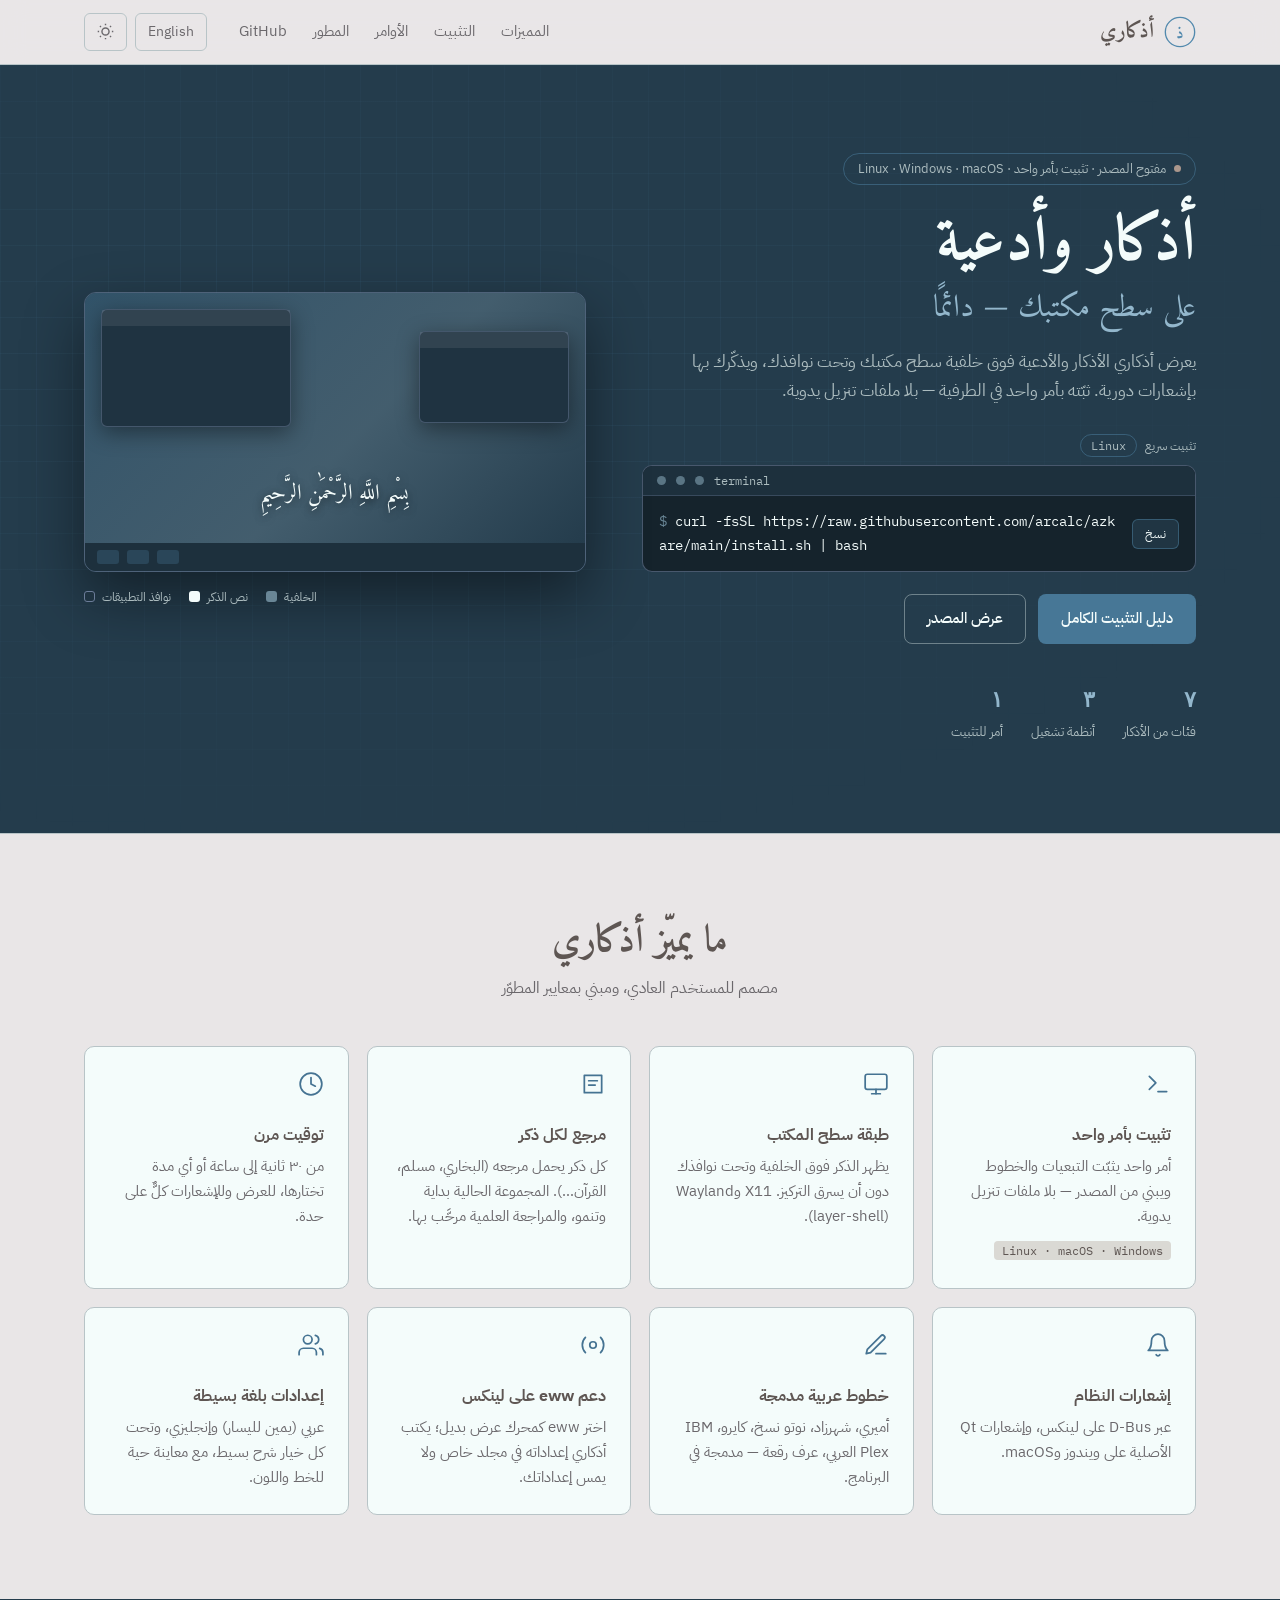
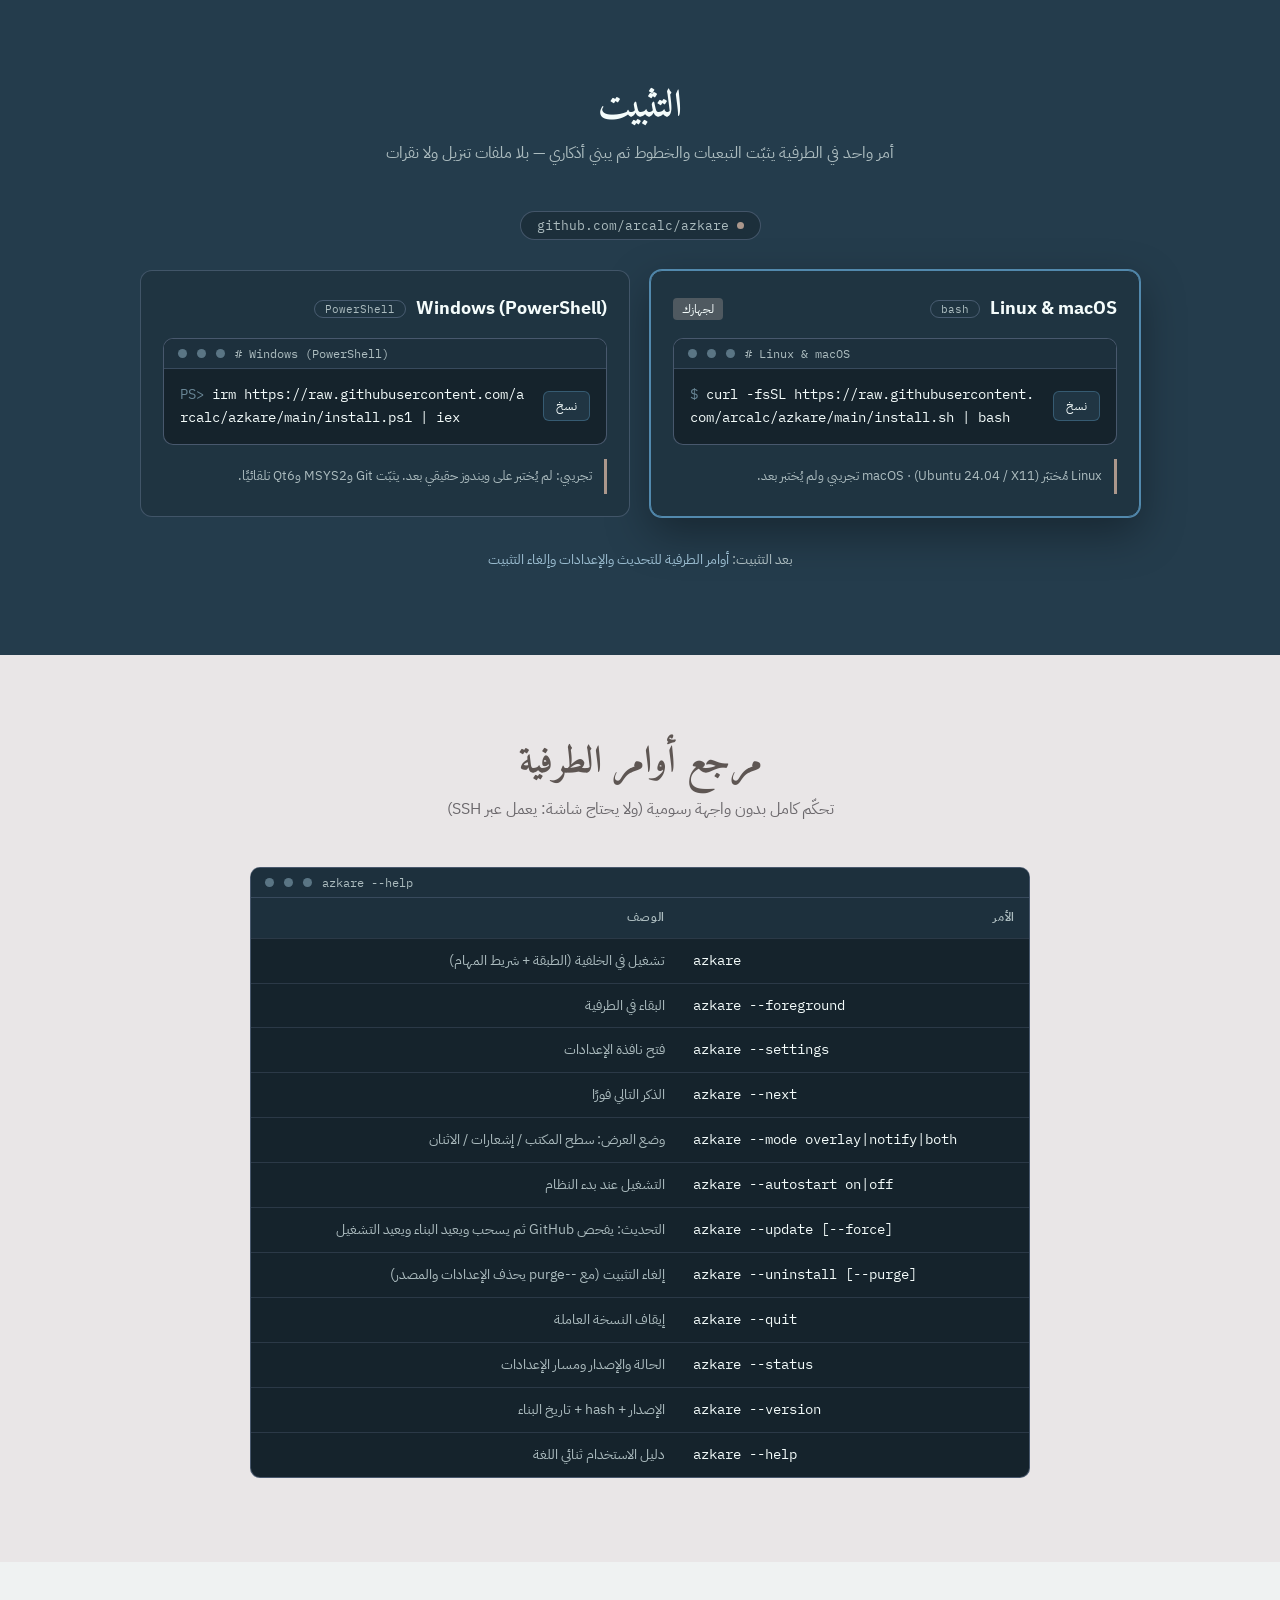
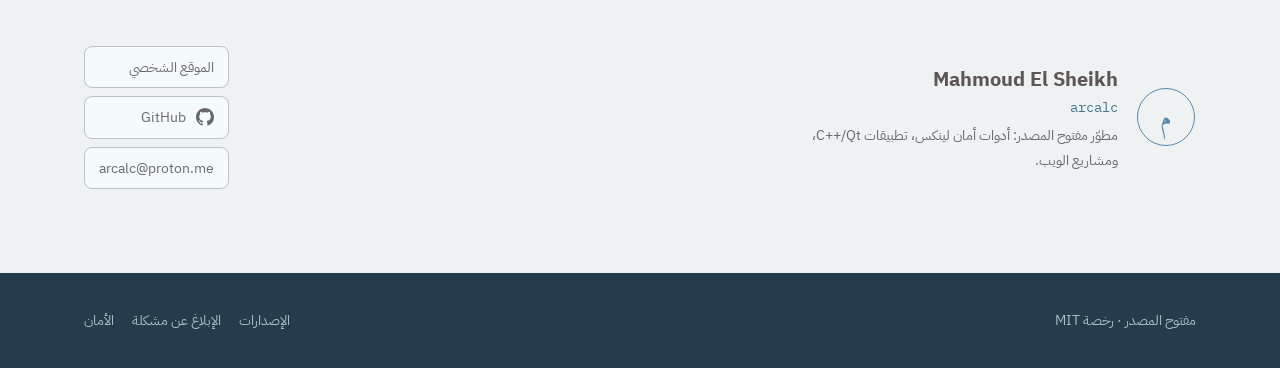
==== commit 73cc0ee5: "Add files via upload" ====
--- a/index.html
+++ b/index.html
@@ -1,503 +1,428 @@
 <!DOCTYPE html>
 <html lang="ar" dir="rtl">
 <head>
-  <meta charset="UTF-8" />
-  <meta name="viewport" content="width=device-width, initial-scale=1.0, viewport-fit=cover" />
-  <title>أذكاري — Azkare | أذكار وأدعية على سطح مكتبك</title>
-  <meta name="description" content="تطبيق مكتبي مفتوح المصدر يعرض الأذكار والأدعية الأصيلة على خلفية سطح مكتبك — Linux وWindows وmacOS" />
-  <meta name="theme-color" content="#243C4C" />
-  <link rel="icon" type="image/svg+xml" href="assets/icon.svg" />
-  <link rel="preconnect" href="https://fonts.googleapis.com" />
-  <link rel="preconnect" href="https://fonts.gstatic.com" crossorigin />
-  <link href="https://fonts.googleapis.com/css2?family=Amiri:ital,wght@0,400;0,700;1,400&family=IBM+Plex+Sans+Arabic:wght@300;400;500;600&family=IBM+Plex+Mono:wght@400;500&display=swap" rel="stylesheet" />
-  <link rel="stylesheet" href="styles.css" />
+<meta charset="UTF-8">
+<meta name="viewport" content="width=device-width, initial-scale=1">
+<title>أذكاري — Azkare | أذكار وأدعية على سطح مكتبك</title>
+<meta name="description" content="أذكار وأدعية على سطح مكتبك، تُثبَّت بأمر واحد في الطرفية — Linux وWindows وmacOS. Adhkar and Duas on your desktop, installed with one terminal command.">
+<meta name="theme-color" content="#243C4C">
+<meta property="og:title" content="أذكاري — Azkare">
+<meta property="og:description" content="Adhkar and Duas on your desktop. One terminal command to install.">
+<link rel="icon" type="image/svg+xml" href="[data-uri]">
+<link rel="preconnect" href="https://fonts.googleapis.com"><link rel="preconnect" href="https://fonts.gstatic.com" crossorigin>
+<link href="https://fonts.googleapis.com/css2?family=Amiri:wght@400;700&amp;family=IBM+Plex+Mono:wght@400;500&amp;family=IBM+Plex+Sans+Arabic:wght@300;400;500;600&amp;display=swap" rel="stylesheet">
+<style>
+/* Azkare website — Arctic Reflection + Urban Slate. Every colour below derives from those ten hex values. */
+:root {
+  --navy: #243C4C;  --cerulean: #5289AD;  --teal: #698696;  --silver: #ACBCBF;  --ice: #F4FCFB;
+  --offwhite: #E9E6E7;  --charcoal: #5E5653;  --slate: #7B7F8A;  --taupe: #AB978C;  --steel: #6B7C98;
+
+  --bg: var(--offwhite);
+  --surface: var(--ice);
+  --surface-2: color-mix(in srgb, var(--ice) 55%, var(--offwhite));
+  --text: var(--charcoal);
+  --text-2: color-mix(in srgb, var(--slate) 45%, var(--charcoal));
+  --border: color-mix(in srgb, var(--silver) 80%, var(--offwhite));
+  --link: color-mix(in srgb, var(--cerulean) 72%, var(--navy));
+  --btn: color-mix(in srgb, var(--cerulean) 76%, var(--navy));
+  --btn-hover: color-mix(in srgb, var(--teal) 70%, var(--navy));
+  --badge-bg: color-mix(in srgb, var(--taupe) 35%, var(--ice));
+  --term: color-mix(in srgb, var(--navy) 58%, #000);
+  --term-bar: color-mix(in srgb, var(--navy) 80%, #000);
+  --term-text: var(--ice);
+  --term-dim: var(--silver);
+  --nav-bg: color-mix(in srgb, var(--offwhite) 88%, transparent);
+  --radius: 10px;
+  color-scheme: light;
+}
+:root[data-theme="dark"] {
+  --bg: var(--navy);
+  --surface: color-mix(in srgb, var(--navy) 90%, var(--ice));
+  --surface-2: color-mix(in srgb, var(--navy) 80%, #000);
+  --text: var(--ice);
+  --text-2: var(--silver);
+  --border: color-mix(in srgb, var(--navy) 72%, var(--silver));
+  --link: color-mix(in srgb, var(--cerulean) 55%, var(--ice));
+  --btn: color-mix(in srgb, var(--cerulean) 82%, var(--navy));
+  --btn-hover: var(--cerulean);
+  --badge-bg: color-mix(in srgb, var(--taupe) 22%, var(--navy));
+  --term: color-mix(in srgb, var(--navy) 50%, #000);
+  --nav-bg: color-mix(in srgb, var(--navy) 88%, transparent);
+  color-scheme: dark;
+}
+@media (prefers-color-scheme: dark) { :root:not([data-theme]) {
+  --bg: var(--navy); --surface: color-mix(in srgb, var(--navy) 90%, var(--ice)); --surface-2: color-mix(in srgb, var(--navy) 80%, #000);
+  --text: var(--ice); --text-2: var(--silver); --border: color-mix(in srgb, var(--navy) 72%, var(--silver));
+  --link: color-mix(in srgb, var(--cerulean) 55%, var(--ice)); --btn: color-mix(in srgb, var(--cerulean) 82%, var(--navy));
+  --btn-hover: var(--cerulean); --badge-bg: color-mix(in srgb, var(--taupe) 22%, var(--navy));
+  --term: color-mix(in srgb, var(--navy) 50%, #000); --nav-bg: color-mix(in srgb, var(--navy) 88%, transparent); color-scheme: dark; } }
+
+*, *::before, *::after { box-sizing: border-box; margin: 0; padding: 0; }
+html { scroll-behavior: smooth; scroll-padding-top: 76px; -webkit-text-size-adjust: 100%; }
+body { font-family: 'IBM Plex Sans Arabic', system-ui, sans-serif; background: var(--bg); color: var(--text); line-height: 1.7; transition: background .25s, color .25s; }
+a { color: var(--link); text-decoration: none; } a:hover { text-decoration: underline; }
+code, .mono { font-family: 'IBM Plex Mono', ui-monospace, monospace; }
+.amiri { font-family: 'Amiri', serif; }
+:focus-visible { outline: 2px solid var(--cerulean); outline-offset: 3px; border-radius: 4px; }
+.skip { position: absolute; inset-inline-start: 12px; top: -60px; background: var(--btn); color: var(--ice); padding: 8px 14px; border-radius: 6px; z-index: 200; }
+.skip:focus { top: 10px; text-decoration: none; }
+.wrap { max-width: 1160px; margin: 0 auto; padding: 0 24px; }
+
+/* nav */
+.nav { position: sticky; top: 0; z-index: 100; background: var(--nav-bg); backdrop-filter: blur(12px); border-bottom: 1px solid var(--border); }
+.nav .wrap { display: flex; align-items: center; gap: 20px; height: 64px; }
+.brand { display: flex; align-items: center; gap: 10px; color: var(--text); font-family: 'Amiri', serif; font-size: 1.35rem; font-weight: 700; }
+.brand:hover { text-decoration: none; }
+.brand svg { width: 32px; height: 32px; color: var(--cerulean); }
+.nav ul { display: flex; list-style: none; gap: 2px; margin-inline-start: auto; }
+.nav ul a { color: var(--text-2); font-size: .92rem; padding: 6px 12px; border-radius: 6px; display: block; }
+.nav ul a:hover { background: var(--surface); color: var(--text); text-decoration: none; }
+.tools { display: flex; gap: 8px; }
+.tool { background: none; border: 1px solid var(--border); color: var(--text-2); border-radius: 6px; padding: 6px 12px; font: inherit; font-size: .85rem; cursor: pointer; display: flex; align-items: center; gap: 6px; }
+.tool:hover { border-color: var(--cerulean); color: var(--text); }
+.icon-moon { display: none; } :root[data-theme="dark"] .icon-sun { display: none; } :root[data-theme="dark"] .icon-moon { display: block; }
+
+/* hero — a night desk: deep navy with a faint grid */
+.hero { background: var(--navy); color: var(--ice); position: relative; overflow: hidden; border-bottom: 1px solid var(--border); }
+.hero::before { content: ""; position: absolute; inset: 0; background-image: linear-gradient(color-mix(in srgb, var(--cerulean) 9%, transparent) 1px, transparent 1px), linear-gradient(90deg, color-mix(in srgb, var(--cerulean) 9%, transparent) 1px, transparent 1px); background-size: 36px 36px; mask-image: radial-gradient(ellipse at 30% 40%, #000 20%, transparent 75%); }
+.hero .wrap { position: relative; display: grid; grid-template-columns: 1.05fr .95fr; gap: 56px; align-items: center; padding-block: 88px; }
+.eyebrow { display: inline-flex; align-items: center; gap: 8px; font-size: .8rem; color: var(--silver); border: 1px solid color-mix(in srgb, var(--cerulean) 45%, transparent); border-radius: 100px; padding: 4px 14px; margin-bottom: 22px; }
+.dot { width: 7px; height: 7px; border-radius: 50%; background: var(--taupe); }
+h1 { font-family: 'Amiri', serif; font-size: clamp(2.4rem, 5.4vw, 3.9rem); line-height: 1.2; font-weight: 700; }
+h1 .b { display: block; font-size: .5em; color: color-mix(in srgb, var(--cerulean) 60%, var(--ice)); font-weight: 400; margin-top: 8px; }
+.lead { color: var(--silver); font-size: 1.08rem; max-width: 52ch; margin: 20px 0 28px; }
+.os-row { display: flex; align-items: center; gap: 8px; font-size: .78rem; color: var(--silver); margin-bottom: 8px; }
+.pill { border: 1px solid color-mix(in srgb, var(--cerulean) 45%, transparent); border-radius: 100px; padding: 1px 10px; font-family: 'IBM Plex Mono', monospace; font-size: .72rem; }
+.cta { display: flex; gap: 12px; flex-wrap: wrap; margin-top: 22px; }
+.btn { display: inline-flex; align-items: center; gap: 8px; font: inherit; font-weight: 500; font-size: .95rem; padding: 11px 22px; border-radius: 8px; border: 1px solid transparent; cursor: pointer; }
+.btn:hover { text-decoration: none; }
+.btn-primary { background: var(--btn); color: var(--ice); } .btn-primary:hover { background: var(--btn-hover); }
+.btn-ghost { border-color: color-mix(in srgb, var(--silver) 55%, transparent); color: var(--ice); background: none; } .btn-ghost:hover { border-color: var(--cerulean); }
+.stats { display: flex; gap: 28px; margin-top: 36px; flex-wrap: wrap; }
+.stat b { display: block; font-family: 'IBM Plex Mono', monospace; font-size: 1.4rem; color: color-mix(in srgb, var(--cerulean) 60%, var(--ice)); }
+.stat small { color: var(--silver); font-size: .8rem; }
+
+/* terminal */
+.term { background: var(--term); border: 1px solid color-mix(in srgb, var(--steel) 60%, transparent); border-radius: var(--radius); overflow: hidden; text-align: start; }
+.term-bar { background: var(--term-bar); display: flex; align-items: center; gap: 10px; padding: 7px 14px; font: .72rem 'IBM Plex Mono', monospace; color: var(--term-dim); border-bottom: 1px solid color-mix(in srgb, var(--steel) 35%, transparent); direction: ltr; }
+.term-bar i { width: 9px; height: 9px; border-radius: 50%; background: var(--teal); opacity: .8; }
+.term-row { display: flex; align-items: center; gap: 12px; padding: 14px 16px; direction: ltr; }
+.term-row + .term-row { border-top: 1px solid color-mix(in srgb, var(--steel) 25%, transparent); }
+.term code { flex: 1; color: var(--term-text); font-size: .86rem; word-break: break-all; }
+.term code::before { content: attr(data-prompt) " "; color: var(--teal); user-select: none; }
+.copy { background: color-mix(in srgb, var(--cerulean) 18%, transparent); border: 1px solid color-mix(in srgb, var(--cerulean) 45%, transparent); color: var(--ice); font: .76rem 'IBM Plex Sans Arabic', sans-serif; border-radius: 6px; padding: 5px 12px; cursor: pointer; white-space: nowrap; }
+.copy:hover { background: var(--btn); }
+.copy.done { background: color-mix(in srgb, var(--taupe) 55%, var(--navy)); border-color: var(--taupe); }
+
+/* hero mockup */
+.mock { direction: ltr; }
+.screen { border: 1px solid color-mix(in srgb, var(--steel) 60%, transparent); border-radius: 12px; overflow: hidden; box-shadow: 0 24px 60px rgba(0,0,0,.45); }
+.wall { height: 250px; position: relative; background: linear-gradient(135deg, color-mix(in srgb, var(--navy) 70%, var(--cerulean)), color-mix(in srgb, var(--navy) 55%, var(--teal)) 55%, var(--navy)); }
+.dhikr { position: absolute; inset-inline: 0; bottom: 30px; text-align: center; font-family: 'Amiri', serif; font-size: 1.35rem; direction: rtl; color: var(--ice); text-shadow: 0 2px 8px rgba(0,0,0,.6); padding: 0 16px; animation: breathe 7s ease-in-out infinite; }
+.win { position: absolute; background: color-mix(in srgb, var(--navy) 85%, #000); border: 1px solid color-mix(in srgb, var(--steel) 50%, transparent); border-radius: 6px; box-shadow: 0 6px 22px rgba(0,0,0,.4); }
+.win::before { content: ""; display: block; height: 16px; background: color-mix(in srgb, var(--ice) 8%, transparent); }
+.win.a { top: 16px; inset-inline-start: 16px; width: 190px; height: 118px; } .win.b { top: 38px; inset-inline-end: 16px; width: 150px; height: 92px; }
+.bar { height: 28px; background: var(--term-bar); display: flex; gap: 8px; align-items: center; padding: 0 12px; }
+.bar i { width: 22px; height: 14px; border-radius: 3px; background: color-mix(in srgb, var(--cerulean) 25%, transparent); }
+.legend { display: flex; gap: 18px; margin-top: 14px; font-size: .78rem; color: var(--silver); flex-wrap: wrap; direction: inherit; }
+.legend span::before { content: ""; display: inline-block; width: 11px; height: 11px; border-radius: 3px; margin-inline-end: 7px; vertical-align: -1px; }
+.legend .l1::before { background: color-mix(in srgb, var(--navy) 85%, #000); border: 1px solid var(--steel); } .legend .l2::before { background: var(--ice); } .legend .l3::before { background: var(--teal); }
+@keyframes breathe { 0%, 100% { opacity: .82; } 50% { opacity: 1; } }
+
+/* sections */
+section { padding: 84px 0; } .hero { padding: 0; } .alt { background: var(--surface-2); }
+h2 { font-family: 'Amiri', serif; font-size: clamp(1.7rem, 3vw, 2.35rem); text-align: center; line-height: 1.3; }
+.sub { text-align: center; color: var(--text-2); margin: 8px auto 44px; max-width: 60ch; }
+.grid { display: grid; grid-template-columns: repeat(auto-fill, minmax(260px, 1fr)); gap: 18px; }
+.card { background: var(--surface); border: 1px solid var(--border); border-radius: var(--radius); padding: 24px; transition: border-color .15s, transform .15s; }
+.card:hover { border-color: var(--cerulean); transform: translateY(-2px); }
+.card svg { width: 26px; height: 26px; color: var(--link); margin-bottom: 14px; }
+.card h3 { font-size: 1.02rem; margin-bottom: 6px; } .card p { color: var(--text-2); font-size: .92rem; }
+.badge { display: inline-block; font: .72rem 'IBM Plex Mono', monospace; background: var(--badge-bg); color: var(--text); border-radius: 4px; padding: 2px 8px; margin-top: 12px; }
+
+/* install */
+.ver { display: flex; width: fit-content; margin: 0 auto 30px; gap: 8px; align-items: center; font: .82rem 'IBM Plex Mono', monospace; color: var(--text-2); border: 1px solid var(--border); background: var(--surface); border-radius: 100px; padding: 5px 16px; }
+.note { margin-top: 14px; font-size: .84rem; color: var(--text-2); border-inline-start: 3px solid var(--taupe); padding: 6px 12px; background: var(--surface); }
+
+/* cli table */
+.cli { max-width: 780px; margin: 0 auto; }
+table { width: 100%; border-collapse: collapse; font-size: .88rem; }
+th { text-align: start; padding: 10px 14px; background: var(--term-bar); color: var(--term-dim); font-size: .72rem; letter-spacing: .06em; text-transform: uppercase; font-weight: 600; }
+td { padding: 10px 14px; border-top: 1px solid color-mix(in srgb, var(--steel) 25%, transparent); color: var(--term-dim); vertical-align: top; }
+td:first-child { font-family: 'IBM Plex Mono', monospace; color: var(--term-text); white-space: nowrap; direction: ltr; text-align: left; }
+.cli .term { background: var(--term); }
+
+/* developer + footer */
+.dev { display: flex; justify-content: space-between; align-items: center; gap: 32px; flex-wrap: wrap; }
+.who { display: flex; gap: 18px; align-items: center; } .who svg { width: 60px; height: 60px; color: var(--cerulean); flex: none; }
+.who h3 { font-size: 1.25rem; } .who .h { font-family: 'IBM Plex Mono', monospace; color: var(--link); font-size: .85rem; } .who p { color: var(--text-2); font-size: .9rem; max-width: 40ch; margin-top: 4px; }
+.links { display: flex; flex-direction: column; gap: 8px; }
+.links a { display: flex; gap: 10px; align-items: center; border: 1px solid var(--border); border-radius: 8px; padding: 8px 14px; color: var(--text-2); font-size: .9rem; background: var(--surface); }
+.links a:hover { border-color: var(--cerulean); color: var(--text); text-decoration: none; }
+footer { background: var(--navy); color: var(--silver); padding: 36px 0; font-size: .85rem; }
+footer .wrap { display: flex; justify-content: space-between; gap: 20px; flex-wrap: wrap; align-items: center; }
+footer a { color: var(--silver); } footer a:hover { color: var(--ice); }
+footer nav { display: flex; gap: 18px; flex-wrap: wrap; }
+
+@media (max-width: 900px) { .hero .wrap { grid-template-columns: 1fr; padding-block: 56px; } .mock { display: none; } }
+@media (max-width: 720px) { .nav ul { display: none; } .tools { margin-inline-start: auto; } section { padding: 60px 0; } .term-row { flex-wrap: wrap; } }
+@media (prefers-reduced-motion: reduce) { * { animation: none !important; transition: none !important; } html { scroll-behavior: auto; } }
+
+/* install: always dark, independent of the page theme */
+.install { background: var(--navy); color: var(--ice); }
+.install h2 { color: var(--ice); }
+.install .sub, .install .note { color: var(--silver); }
+.install .ver { background: color-mix(in srgb, var(--navy) 78%, #000); border-color: color-mix(in srgb, var(--steel) 50%, transparent); color: var(--silver); }
+.os-grid { display: grid; grid-template-columns: repeat(auto-fit, minmax(min(100%, 380px), 1fr)); gap: 20px; max-width: 1000px; margin: 0 auto; }
+.os-card { background: color-mix(in srgb, var(--navy) 86%, #000); border: 1px solid color-mix(in srgb, var(--steel) 45%, transparent); border-radius: 12px; padding: 22px; transition: border-color .2s, box-shadow .2s; }
+.os-card[data-current="true"] { border-color: var(--cerulean); box-shadow: 0 0 0 1px var(--cerulean), 0 16px 44px rgba(0,0,0,.35); }
+.os-head { display: flex; align-items: center; gap: 10px; flex-wrap: wrap; margin-bottom: 14px; }
+.os-head h3 { font-size: 1.12rem; }
+.shell { font: .7rem 'IBM Plex Mono', monospace; color: var(--silver); border: 1px solid color-mix(in srgb, var(--steel) 55%, transparent); border-radius: 100px; padding: 1px 10px; }
+.rec { margin-inline-start: auto; font-size: .74rem; color: var(--ice); background: color-mix(in srgb, var(--taupe) 32%, var(--navy)); border-radius: 4px; padding: 1px 9px; }
+.rec[hidden] { display: none; }
+.install .note { background: none; margin-top: 14px; }
+.after { text-align: center; margin-top: 30px; font-size: .9rem; color: var(--silver); }
+.after a { color: color-mix(in srgb, var(--cerulean) 55%, var(--ice)); }
+
+</style>
 </head>
 <body>
-
-<!-- ═══════════════════════════════════════════════════════════════════════════
-     NAV
-════════════════════════════════════════════════════════════════════════════ -->
-<header class="site-header" id="top">
-  <nav class="nav-inner">
-    <a href="#top" class="nav-logo" aria-label="أذكاري">
-      <svg class="logo-mark" viewBox="0 0 36 36" aria-hidden="true">
-        <circle cx="18" cy="18" r="17" fill="none" stroke="currentColor" stroke-width="1.5"/>
-        <text x="18" y="24" text-anchor="middle" font-family="Amiri,serif" font-size="16" fill="currentColor">ذ</text>
-      </svg>
-      <span class="logo-text" data-ar="أذكاري" data-en="Azkare">أذكاري</span>
-    </a>
-
-    <ul class="nav-links" role="list">
-      <li><a href="#features"  data-ar="المميزات"      data-en="Features">المميزات</a></li>
-      <li><a href="#download"  data-ar="التحميل"       data-en="Download">التحميل</a></li>
-      <li><a href="#developer" data-ar="المطور"        data-en="Developer">المطور</a></li>
-      <li>
-        <a href="https://github.com/arcalc/azkare" class="nav-github" target="_blank" rel="noopener">
-          <svg viewBox="0 0 16 16" width="18" height="18" fill="currentColor" aria-hidden="true">
-            <path d="M8 0C3.58 0 0 3.58 0 8c0 3.54 2.29 6.53 5.47 7.59.4.07.55-.17.55-.38l-.01-1.49c-2.01.37-2.53-.49-2.69-.94-.09-.23-.48-.94-.82-1.13-.28-.15-.68-.52-.01-.53.63-.01 1.08.58 1.23.82.72 1.21 1.87.87 2.33.66.07-.52.28-.87.51-1.07-1.78-.2-3.64-.89-3.64-3.95 0-.87.31-1.59.82-2.15-.08-.2-.36-1.02.08-2.12 0 0 .67-.21 2.2.82.64-.18 1.32-.27 2-.27.68 0 1.36.09 2 .27 1.53-1.04 2.2-.82 2.2-.82.44 1.1.16 1.92.08 2.12.51.56.82 1.27.82 2.15 0 3.07-1.87 3.75-3.65 3.95.29.25.54.73.54 1.48l-.01 2.2c0 .21.15.46.55.38A8.013 8.013 0 0016 8c0-4.42-3.58-8-8-8z"/>
-          </svg>
-          GitHub
-        </a>
-      </li>
-    </ul>
-
-    <div class="nav-actions">
-      <button class="lang-toggle" id="langToggle" aria-label="Switch language">
-        <span data-ar="English" data-en="عربي">English</span>
-      </button>
-      <button class="theme-toggle" id="themeToggle" aria-label="Toggle dark mode">
-        <svg class="icon-sun" viewBox="0 0 24 24" width="18" height="18" fill="none" stroke="currentColor" stroke-width="2" aria-hidden="true">
-          <circle cx="12" cy="12" r="5"/><line x1="12" y1="1" x2="12" y2="3"/><line x1="12" y1="21" x2="12" y2="23"/>
-          <line x1="4.22" y1="4.22" x2="5.64" y2="5.64"/><line x1="18.36" y1="18.36" x2="19.78" y2="19.78"/>
-          <line x1="1" y1="12" x2="3" y2="12"/><line x1="21" y1="12" x2="23" y2="12"/>
-          <line x1="4.22" y1="19.78" x2="5.64" y2="18.36"/><line x1="18.36" y1="5.64" x2="19.78" y2="4.22"/>
-        </svg>
-        <svg class="icon-moon" viewBox="0 0 24 24" width="18" height="18" fill="none" stroke="currentColor" stroke-width="2" aria-hidden="true">
-          <path d="M21 12.79A9 9 0 1111.21 3 7 7 0 0021 12.79z"/>
-        </svg>
-      </button>
+<a class="skip" href="#main" data-ar="تخطَّ إلى المحتوى" data-en="Skip to content">تخطَّ إلى المحتوى</a>
+<header class="nav"><div class="wrap">
+  <a class="brand" href="#top" aria-label="Azkare"><svg viewBox="0 0 36 36" aria-hidden="true"><circle cx="18" cy="18" r="16.5" fill="none" stroke="currentColor" stroke-width="1.5"/><text x="18" y="25" text-anchor="middle" font-family="Amiri,serif" font-size="19" fill="currentColor">ذ</text></svg><span data-ar="أذكاري" data-en="Azkare">أذكاري</span></a>
+  <ul>
+    <li><a href="#features" data-ar="المميزات" data-en="Features">المميزات</a></li>
+    <li><a href="#install" data-ar="التثبيت" data-en="Install">التثبيت</a></li>
+    <li><a href="#cli" data-ar="الأوامر" data-en="CLI">الأوامر</a></li>
+    <li><a href="#developer" data-ar="المطور" data-en="Developer">المطور</a></li>
+    <li><a href="https://github.com/arcalc/azkare" target="_blank" rel="noopener">GitHub</a></li>
+  </ul>
+  <div class="tools">
+    <button class="tool" id="langBtn" type="button" aria-label="Language"><span>English</span></button>
+    <button class="tool" id="themeBtn" type="button" aria-label="Toggle light / dark theme">
+      <svg class="icon-sun" viewBox="0 0 24 24" width="17" height="17" fill="none" stroke="currentColor" stroke-width="2"><circle cx="12" cy="12" r="5"/><path d="M12 1v2M12 21v2M4.2 4.2l1.4 1.4M18.4 18.4l1.4 1.4M1 12h2M21 12h2M4.2 19.8l1.4-1.4M18.4 5.6l1.4-1.4"/></svg>
+      <svg class="icon-moon" viewBox="0 0 24 24" width="17" height="17" fill="none" stroke="currentColor" stroke-width="2"><path d="M21 12.8A9 9 0 1111.2 3 7 7 0 0021 12.8z"/></svg>
+    </button>
+  </div>
+</div></header>
+
+<main id="main">
+<section class="hero" id="top"><div class="wrap">
+  <div>
+    <span class="eyebrow"><span class="dot"></span><span data-ar="مفتوح المصدر · تثبيت بأمر واحد · Linux · Windows · macOS" data-en="Open source · one-command install · Linux · Windows · macOS">مفتوح المصدر · تثبيت بأمر واحد · Linux · Windows · macOS</span></span>
+    <h1><span class="a" data-ar="أذكار وأدعية" data-en="Adhkar &amp; Duas">أذكار وأدعية</span><span class="b" data-ar="على سطح مكتبك — دائمًا" data-en="on your desktop, always">على سطح مكتبك — دائمًا</span></h1>
+    <p class="lead" data-ar="يعرض أذكاري الأذكار والأدعية فوق خلفية سطح مكتبك وتحت نوافذك، ويذكّرك بها بإشعارات دورية. ثبّته بأمر واحد في الطرفية — بلا ملفات تنزيل يدوية." data-en="Azkare shows Adhkar and Duas above your wallpaper and below your windows, with periodic reminder notifications. Install it with a single terminal command — no manual downloads.">يعرض أذكاري الأذكار والأدعية فوق خلفية سطح مكتبك وتحت نوافذك، ويذكّرك بها بإشعارات دورية. ثبّته بأمر واحد في الطرفية — بلا ملفات تنزيل يدوية.</p>
+    <div class="os-row"><span data-ar="تثبيت سريع" data-en="Quick install">تثبيت سريع</span><span class="pill" id="osPill">Linux</span></div>
+    <div class="term" dir="ltr"><div class="term-bar"><i></i><i></i><i></i><span>terminal</span></div><div class="term-row" dir="ltr"><code id="heroCmd" dir="ltr" data-prompt="$">curl -fsSL https://raw.githubusercontent.com/arcalc/azkare/main/install.sh | bash</code><button class="copy" type="button" data-copy="heroCmd" data-ar="نسخ" data-en="Copy">نسخ</button></div></div>
+    <div class="cta">
+      <a class="btn btn-primary" href="#install" data-ar="دليل التثبيت الكامل" data-en="Full install guide">دليل التثبيت الكامل</a>
+      <a class="btn btn-ghost" href="https://github.com/arcalc/azkare" target="_blank" rel="noopener" data-ar="عرض المصدر" data-en="View source">عرض المصدر</a>
     </div>
-  </nav>
-</header>
-
-<!-- ═══════════════════════════════════════════════════════════════════════════
-     HERO
-════════════════════════════════════════════════════════════════════════════ -->
-<main>
-<section class="hero" id="hero">
-  <div class="hero-bg-grid" aria-hidden="true"></div>
-
-  <div class="hero-content">
-    <div class="hero-badge">
-      <span class="badge-dot"></span>
-      <span data-ar="مفتوح المصدر · Linux · Windows · macOS"
-            data-en="Open Source · Linux · Windows · macOS">مفتوح المصدر · Linux · Windows · macOS</span>
-    </div>
-
-    <h1 class="hero-title">
-      <span class="hero-title-ar" data-ar="أذكار وأدعية" data-en="Adhkar &amp; Duas">أذكار وأدعية</span>
-      <span class="hero-title-sub" data-ar="على سطح مكتبك — دائمًا" data-en="on your desktop — always">على سطح مكتبك — دائمًا</span>
-    </h1>
-
-    <p class="hero-body" data-ar="يعرض أذكاري أكثر من ٥٠٠ ذكر ودعاء أصيل مباشرةً فوق خلفية سطح مكتبك، تحت نوافذ تطبيقاتك، مع إشعارات دورية تُذكّرك بذكر الله طوال يومك."
-                         data-en="Azkare displays 500+ verified Adhkar and Duas directly above your desktop wallpaper, beneath your application windows, with periodic notifications to keep you remembering Allah throughout your day.">
-      يعرض أذكاري أكثر من ٥٠٠ ذكر ودعاء أصيل مباشرةً فوق خلفية سطح مكتبك، تحت نوافذ تطبيقاتك، مع إشعارات دورية تُذكّرك بذكر الله طوال يومك.
-    </p>
-
-    <div class="hero-cta-row">
-      <a href="#download" class="btn-primary" id="heroCta">
-        <svg viewBox="0 0 24 24" width="18" height="18" fill="none" stroke="currentColor" stroke-width="2" aria-hidden="true">
-          <path d="M21 15v4a2 2 0 01-2 2H5a2 2 0 01-2-2v-4"/><polyline points="7 10 12 15 17 10"/><line x1="12" y1="15" x2="12" y2="3"/>
-        </svg>
-        <span data-ar="تحميل أذكاري" data-en="Download Azkare">تحميل أذكاري</span>
-      </a>
-      <a href="https://github.com/arcalc/azkare" class="btn-ghost" target="_blank" rel="noopener">
-        <span data-ar="عرض المصدر" data-en="View Source">عرض المصدر</span>
-        <svg viewBox="0 0 24 24" width="14" height="14" fill="none" stroke="currentColor" stroke-width="2" aria-hidden="true">
-          <line x1="7" y1="17" x2="17" y2="7"/><polyline points="7 7 17 7 17 17"/>
-        </svg>
-      </a>
-    </div>
-
-    <div class="hero-stats">
-      <div class="stat">
-        <span class="stat-num">+٥٠٠</span>
-        <span class="stat-lbl" data-ar="ذكر ودعاء" data-en="Adhkar &amp; Duas">ذكر ودعاء</span>
-      </div>
-      <div class="stat-div" aria-hidden="true"></div>
-      <div class="stat">
-        <span class="stat-num">٣</span>
-        <span class="stat-lbl" data-ar="أنظمة تشغيل" data-en="Platforms">أنظمة تشغيل</span>
-      </div>
-      <div class="stat-div" aria-hidden="true"></div>
-      <div class="stat">
-        <span class="stat-num">٦</span>
-        <span class="stat-lbl" data-ar="خطوط عربية مدمجة" data-en="Bundled Arabic Fonts">خطوط عربية مدمجة</span>
-      </div>
+    <div class="stats">
+      <div class="stat"><b>٧</b><small data-ar="فئات من الأذكار" data-en="categories of Adhkar">فئات من الأذكار</small></div>
+      <div class="stat"><b>٣</b><small data-ar="أنظمة تشغيل" data-en="platforms">أنظمة تشغيل</small></div>
+      <div class="stat"><b>١</b><small data-ar="أمر للتثبيت" data-en="command to install">أمر للتثبيت</small></div>
     </div>
   </div>
-
-  <!-- Desktop mockup -->
-  <div class="hero-mockup" aria-hidden="true">
-    <div class="mockup-screen">
-      <div class="mockup-wallpaper">
-        <!-- Simulated desktop with wallpaper gradient -->
-        <div class="mockup-overlay-text">
-          <div class="dhikr-line amiri">بِسْمِ اللَّهِ الرَّحْمَٰنِ الرَّحِيمِ</div>
-        </div>
-        <!-- Floating app windows above the overlay -->
-        <div class="mockup-window mockup-window-1">
-          <div class="win-bar"><span></span><span></span><span></span></div>
-          <div class="win-content"></div>
-        </div>
-        <div class="mockup-window mockup-window-2">
-          <div class="win-bar"><span></span><span></span><span></span></div>
-          <div class="win-content"></div>
-        </div>
-      </div>
-      <div class="mockup-taskbar">
-        <div class="taskbar-icon">⚙</div>
-        <div class="taskbar-icon">◉</div>
-        <div class="taskbar-icon tray-icon">ذ</div>
-      </div>
-    </div>
-    <!-- Z-order legend -->
-    <div class="mockup-legend">
-      <div class="legend-row"><span class="legend-box app"></span><span data-ar="نوافذ التطبيقات" data-en="App Windows">نوافذ التطبيقات</span></div>
-      <div class="legend-row"><span class="legend-box dhikr"></span><span data-ar="نص الذكر (أذكاري)" data-en="Dhikr text (Azkare)">نص الذكر (أذكاري)</span></div>
-      <div class="legend-row"><span class="legend-box wallpaper"></span><span data-ar="خلفية سطح المكتب" data-en="Desktop Wallpaper">خلفية سطح المكتب</span></div>
-    </div>
+  <div class="mock" aria-hidden="true">
+    <div class="screen"><div class="wall">
+      <div class="dhikr">بِسْمِ اللَّهِ الرَّحْمَٰنِ الرَّحِيمِ</div>
+      <div class="win a"></div><div class="win b"></div>
+    </div><div class="bar"><i></i><i></i><i></i></div></div>
+    <div class="legend"><span class="l1" data-ar="نوافذ التطبيقات" data-en="App windows">نوافذ التطبيقات</span><span class="l2" data-ar="نص الذكر" data-en="Dhikr text">نص الذكر</span><span class="l3" data-ar="الخلفية" data-en="Wallpaper">الخلفية</span></div>
   </div>
-</section>
-
-<!-- ═══════════════════════════════════════════════════════════════════════════
-     FEATURES
-════════════════════════════════════════════════════════════════════════════ -->
-<section class="features" id="features">
-  <div class="section-inner">
-    <h2 class="section-title" data-ar="ما يميّز أذكاري" data-en="What makes Azkare different">ما يميّز أذكاري</h2>
-    <p class="section-sub" data-ar="مصمم للمستخدم العادي، مبني بمعايير المطور" data-en="Designed for everyday users, built to developer standards">مصمم للمستخدم العادي، مبني بمعايير المطور</p>
-
-    <div class="features-grid">
-
-      <article class="feature-card feature-primary">
-        <div class="feature-icon">
-          <svg viewBox="0 0 24 24" fill="none" stroke="currentColor" stroke-width="1.5" width="28" height="28">
-            <rect x="2" y="3" width="20" height="14" rx="2"/><line x1="8" y1="21" x2="16" y2="21"/><line x1="12" y1="17" x2="12" y2="21"/>
-          </svg>
-        </div>
-        <h3 data-ar="طبقة سطح المكتب" data-en="Desktop Wallpaper Layer">طبقة سطح المكتب</h3>
-        <p data-ar="يظهر نص الذكر مباشرةً فوق الخلفية وتحت جميع نوافذ تطبيقاتك — لا يسرق تركيزك ولا يُعيق عملك."
-           data-en="The Dhikr text appears directly above your wallpaper and beneath all your application windows — it never steals focus or disrupts your workflow.">
-          يظهر نص الذكر مباشرةً فوق الخلفية وتحت جميع نوافذ تطبيقاتك — لا يسرق تركيزك ولا يُعيق عملك.
-        </p>
-        <div class="feature-tag" data-ar="Linux · Windows · macOS" data-en="Linux · Windows · macOS">Linux · Windows · macOS</div>
-      </article>
-
-      <article class="feature-card">
-        <div class="feature-icon">
-          <svg viewBox="0 0 24 24" fill="none" stroke="currentColor" stroke-width="1.5" width="28" height="28">
-            <path d="M12 22s8-4 8-10V5l-8-3-8 3v7c0 6 8 10 8 10z"/>
-          </svg>
-        </div>
-        <h3 data-ar="+٥٠٠ ذكر موثّق" data-en="500+ Verified Adhkar">+٥٠٠ ذكر موثّق</h3>
-        <p data-ar="قاعدة بيانات أذكار وأدعية مصدرها الدرر السنية وإسلام ويب والإسلام سؤال وجواب، مع مرجع كل حديث."
-           data-en="A verified database sourced from Dorar.net, IslamWeb, and IslamQA — every entry carries its hadith reference.">
-          قاعدة بيانات أذكار وأدعية مصدرها الدرر السنية وإسلام ويب والإسلام سؤال وجواب، مع مرجع كل حديث.
-        </p>
-      </article>
-
-      <article class="feature-card">
-        <div class="feature-icon">
-          <svg viewBox="0 0 24 24" fill="none" stroke="currentColor" stroke-width="1.5" width="28" height="28">
-            <path d="M12 20h9"/><path d="M16.5 3.5a2.121 2.121 0 013 3L7 19l-4 1 1-4L16.5 3.5z"/>
-          </svg>
-        </div>
-        <h3 data-ar="خطوط عربية مدمجة" data-en="Bundled Arabic Fonts">خطوط عربية مدمجة</h3>
-        <p data-ar="أميري، شهرزاد، نوتو نسخ عربي، كايرو وغيرها — مدمجة داخل التطبيق، لا حاجة لتثبيت شيء."
-           data-en="Amiri, Scheherazade, Noto Naskh Arabic, Cairo and more — bundled inside the app, nothing to install separately.">
-          أميري، شهرزاد، نوتو نسخ عربي، كايرو وغيرها — مدمجة داخل التطبيق، لا حاجة لتثبيت شيء.
-        </p>
-      </article>
-
-      <article class="feature-card">
-        <div class="feature-icon">
-          <svg viewBox="0 0 24 24" fill="none" stroke="currentColor" stroke-width="1.5" width="28" height="28">
-            <circle cx="12" cy="12" r="10"/><polyline points="12 6 12 12 16 14"/>
-          </svg>
-        </div>
-        <h3 data-ar="توقيت مرن" data-en="Flexible Timer">توقيت مرن</h3>
-        <p data-ar="تحكم كامل في مدة عرض كل ذكر: ٣٠ ثانية، دقيقة، ٥ دقائق، أو أي مدة مخصصة تختارها."
-           data-en="Full control over how long each Dhikr stays on screen: 30 seconds, 1 minute, 5 minutes, or any custom duration.">
-          تحكم كامل في مدة عرض كل ذكر: ٣٠ ثانية، دقيقة، ٥ دقائق، أو أي مدة مخصصة تختارها.
-        </p>
-      </article>
-
-      <article class="feature-card">
-        <div class="feature-icon">
-          <svg viewBox="0 0 24 24" fill="none" stroke="currentColor" stroke-width="1.5" width="28" height="28">
-            <path d="M18 8A6 6 0 006 8c0 7-3 9-3 9h18s-3-2-3-9"/><path d="M13.73 21a2 2 0 01-3.46 0"/>
-          </svg>
-        </div>
-        <h3 data-ar="إشعارات ذكية" data-en="Smart Notifications">إشعارات ذكية</h3>
-        <p data-ar="إشعارات نظام أصلية تذكّرك بذكر جديد وفق الفترة التي تختارها — libnotify على لينكس، Toast على ويندوز، UNUserNotification على macOS."
-           data-en="Native system notifications remind you of a new Dhikr at your chosen interval — libnotify on Linux, Toast on Windows, UNUserNotification on macOS.">
-          إشعارات نظام أصلية تذكّرك بذكر جديد وفق الفترة التي تختارها — libnotify على لينكس، Toast على ويندوز، UNUserNotification على macOS.
-        </p>
-      </article>
-
-      <article class="feature-card">
-        <div class="feature-icon">
-          <svg viewBox="0 0 24 24" fill="none" stroke="currentColor" stroke-width="1.5" width="28" height="28">
-            <polyline points="23 6 13.5 15.5 8.5 10.5 1 18"/><polyline points="17 6 23 6 23 12"/>
-          </svg>
-        </div>
-        <h3 data-ar="تحديثات تلقائية" data-en="Auto-Updater">تحديثات تلقائية</h3>
-        <p data-ar="يتحقق أذكاري من أحدث إصدار على GitHub ويعرض ملاحظات التحديث داخل التطبيق، مع رابط مباشر للتنزيل."
-           data-en="Azkare checks GitHub for the latest release, shows the release notes inside the app, and provides a direct download link.">
-          يتحقق أذكاري من أحدث إصدار على GitHub ويعرض ملاحظات التحديث داخل التطبيق، مع رابط مباشر للتنزيل.
-        </p>
-      </article>
-
-      <article class="feature-card">
-        <div class="feature-icon">
-          <svg viewBox="0 0 24 24" fill="none" stroke="currentColor" stroke-width="1.5" width="28" height="28">
-            <circle cx="12" cy="12" r="3"/><path d="M19.07 4.93a10 10 0 010 14.14M4.93 4.93a10 10 0 000 14.14"/>
-          </svg>
-        </div>
-        <h3 data-ar="دعم eww على لينكس" data-en="eww Support on Linux">دعم eww على لينكس</h3>
-        <p data-ar="مستخدمو لينكس المتقدمون يمكنهم اختيار eww كمحرك عرض بديل — يقوم أذكاري بإنشاء الإعدادات والتواصل معه تلقائيًا."
-           data-en="Advanced Linux users can choose eww as an alternative rendering backend — Azkare auto-generates the config and communicates with it.">
-          مستخدمو لينكس المتقدمون يمكنهم اختيار eww كمحرك عرض بديل — يقوم أذكاري بإنشاء الإعدادات والتواصل معه تلقائيًا.
-        </p>
-      </article>
-
-      <article class="feature-card">
-        <div class="feature-icon">
-          <svg viewBox="0 0 24 24" fill="none" stroke="currentColor" stroke-width="1.5" width="28" height="28">
-            <path d="M17 21v-2a4 4 0 00-4-4H5a4 4 0 00-4 4v2"/><circle cx="9" cy="7" r="4"/>
-            <path d="M23 21v-2a4 4 0 00-3-3.87"/><path d="M16 3.13a4 4 0 010 7.75"/>
-          </svg>
-        </div>
-        <h3 data-ar="مناسب للجميع" data-en="Built for Everyone">مناسب للجميع</h3>
-        <p data-ar="كل إعداد مرفق بشرح واضح بلغة بسيطة — صُمّم للمستخدم الذي لا يعرف شيئًا عن التقنية."
-           data-en="Every setting comes with a plain-language explanation card — designed for users with zero technical background.">
-          كل إعداد مرفق بشرح واضح بلغة بسيطة — صُمّم للمستخدم الذي لا يعرف شيئًا عن التقنية.
-        </p>
-      </article>
-
-    </div>
+</div></section>
+
+<section id="features"><div class="wrap">
+  <h2 data-ar="ما يميّز أذكاري" data-en="What Azkare does">ما يميّز أذكاري</h2>
+  <p class="sub" data-ar="مصمم للمستخدم العادي، ومبني بمعايير المطوّر" data-en="Built for everyday users, with developer-grade tooling">مصمم للمستخدم العادي، ومبني بمعايير المطوّر</p>
+  <div class="grid"><article class="card"><svg viewBox="0 0 24 24" fill="none" stroke="currentColor" stroke-width="1.6" stroke-linecap="round" stroke-linejoin="round" aria-hidden="true"><polyline points="4 17 10 11 4 5"/><line x1="12" y1="19" x2="20" y2="19"/></svg><h3 data-ar="تثبيت بأمر واحد" data-en="One-command install">تثبيت بأمر واحد</h3><p data-ar="أمر واحد يثبّت التبعيات والخطوط ويبني من المصدر — بلا ملفات تنزيل يدوية." data-en="One command installs dependencies and fonts and builds from source — no manual downloads.">أمر واحد يثبّت التبعيات والخطوط ويبني من المصدر — بلا ملفات تنزيل يدوية.</p><span class=badge>Linux · macOS · Windows</span></article><article class="card"><svg viewBox="0 0 24 24" fill="none" stroke="currentColor" stroke-width="1.6" stroke-linecap="round" stroke-linejoin="round" aria-hidden="true"><rect x="2" y="3" width="20" height="14" rx="2"/><line x1="8" y1="21" x2="16" y2="21"/><line x1="12" y1="17" x2="12" y2="21"/></svg><h3 data-ar="طبقة سطح المكتب" data-en="Wallpaper layer">طبقة سطح المكتب</h3><p data-ar="يظهر الذكر فوق الخلفية وتحت نوافذك دون أن يسرق التركيز. X11 وWayland (layer-shell)." data-en="The Dhikr sits above your wallpaper and below your windows without stealing focus. X11 and Wayland (layer-shell).">يظهر الذكر فوق الخلفية وتحت نوافذك دون أن يسرق التركيز. X11 وWayland (layer-shell).</p></article><article class="card"><svg viewBox="0 0 24 24" fill="none" stroke="currentColor" stroke-width="1.6" stroke-linecap="round" stroke-linejoin="round" aria-hidden="true"><path d="M4 4h16v16H4z"/><line x1="8" y1="9" x2="16" y2="9"/><line x1="8" y1="13" x2="14" y2="13"/></svg><h3 data-ar="مرجع لكل ذكر" data-en="A reference for every entry">مرجع لكل ذكر</h3><p data-ar="كل ذكر يحمل مرجعه (البخاري، مسلم، القرآن…). المجموعة الحالية بداية وتنمو، والمراجعة العلمية مرحَّب بها." data-en="Every entry carries its reference (Bukhari, Muslim, Quran…). The collection is a growing starter set; scholarly review is welcome.">كل ذكر يحمل مرجعه (البخاري، مسلم، القرآن…). المجموعة الحالية بداية وتنمو، والمراجعة العلمية مرحَّب بها.</p></article><article class="card"><svg viewBox="0 0 24 24" fill="none" stroke="currentColor" stroke-width="1.6" stroke-linecap="round" stroke-linejoin="round" aria-hidden="true"><circle cx="12" cy="12" r="10"/><polyline points="12 6 12 12 16 14"/></svg><h3 data-ar="توقيت مرن" data-en="Flexible timing">توقيت مرن</h3><p data-ar="من ٣٠ ثانية إلى ساعة أو أي مدة تختارها، للعرض وللإشعارات كلٌّ على حدة." data-en="From 30 seconds to an hour or any custom length, set separately for the overlay and for notifications.">من ٣٠ ثانية إلى ساعة أو أي مدة تختارها، للعرض وللإشعارات كلٌّ على حدة.</p></article><article class="card"><svg viewBox="0 0 24 24" fill="none" stroke="currentColor" stroke-width="1.6" stroke-linecap="round" stroke-linejoin="round" aria-hidden="true"><path d="M18 8A6 6 0 006 8c0 7-3 9-3 9h18s-3-2-3-9"/><path d="M13.7 21a2 2 0 01-3.4 0"/></svg><h3 data-ar="إشعارات النظام" data-en="Native notifications">إشعارات النظام</h3><p data-ar="عبر D-Bus على لينكس، وإشعارات Qt الأصلية على ويندوز وmacOS." data-en="Over D-Bus on Linux, Qt's native notifications on Windows and macOS.">عبر D-Bus على لينكس، وإشعارات Qt الأصلية على ويندوز وmacOS.</p></article><article class="card"><svg viewBox="0 0 24 24" fill="none" stroke="currentColor" stroke-width="1.6" stroke-linecap="round" stroke-linejoin="round" aria-hidden="true"><path d="M12 20h9"/><path d="M16.5 3.5a2.1 2.1 0 013 3L7 19l-4 1 1-4z"/></svg><h3 data-ar="خطوط عربية مدمجة" data-en="Bundled Arabic fonts">خطوط عربية مدمجة</h3><p data-ar="أميري، شهرزاد، نوتو نسخ، كايرو، IBM Plex العربي، عرف رقعة — مدمجة في البرنامج." data-en="Amiri, Scheherazade New, Noto Naskh, Cairo, IBM Plex Arabic, Aref Ruqaa — built into the app.">أميري، شهرزاد، نوتو نسخ، كايرو، IBM Plex العربي، عرف رقعة — مدمجة في البرنامج.</p></article><article class="card"><svg viewBox="0 0 24 24" fill="none" stroke="currentColor" stroke-width="1.6" stroke-linecap="round" stroke-linejoin="round" aria-hidden="true"><circle cx="12" cy="12" r="3"/><path d="M19 5a10 10 0 010 14M5 5a10 10 0 000 14"/></svg><h3 data-ar="دعم eww على لينكس" data-en="eww on Linux">دعم eww على لينكس</h3><p data-ar="اختر eww كمحرك عرض بديل؛ يكتب أذكاري إعداداته في مجلد خاص ولا يمس إعداداتك." data-en="Pick eww as an alternative engine; Azkare writes its config to a private folder and never touches yours.">اختر eww كمحرك عرض بديل؛ يكتب أذكاري إعداداته في مجلد خاص ولا يمس إعداداتك.</p></article><article class="card"><svg viewBox="0 0 24 24" fill="none" stroke="currentColor" stroke-width="1.6" stroke-linecap="round" stroke-linejoin="round" aria-hidden="true"><path d="M17 21v-2a4 4 0 00-4-4H5a4 4 0 00-4 4v2"/><circle cx="9" cy="7" r="4"/><path d="M23 21v-2a4 4 0 00-3-3.9M16 3.1a4 4 0 010 7.8"/></svg><h3 data-ar="إعدادات بلغة بسيطة" data-en="Plain-language settings">إعدادات بلغة بسيطة</h3><p data-ar="عربي (يمين لليسار) وإنجليزي، وتحت كل خيار شرح بسيط، مع معاينة حية للخط واللون." data-en="Arabic (right-to-left) and English, with a plain explanation under every option and a live preview of font and colour.">عربي (يمين لليسار) وإنجليزي، وتحت كل خيار شرح بسيط، مع معاينة حية للخط واللون.</p></article></div>
+</div></section>
+
+<section id="install" class="install"><div class="wrap">
+  <h2 data-ar="التثبيت" data-en="Install">التثبيت</h2>
+  <p class="sub" data-ar="أمر واحد في الطرفية يثبّت التبعيات والخطوط ثم يبني أذكاري — بلا ملفات تنزيل ولا نقرات" data-en="One terminal command installs the dependencies and fonts, then builds Azkare — no downloads, no clicking">أمر واحد في الطرفية يثبّت التبعيات والخطوط ثم يبني أذكاري — بلا ملفات تنزيل ولا نقرات</p>
+  <div class="ver" id="verBadge" aria-live="polite"><span class="dot"></span><span id="verText">…</span></div>
+  <div class="os-grid">
+    <article class="os-card" data-os="unix">
+      <div class="os-head"><h3>Linux &amp; macOS</h3><span class="shell">bash</span><span class="rec" hidden data-ar="لجهازك" data-en="For your system">لجهازك</span></div>
+      <div class="term" dir="ltr"><div class="term-bar"><i></i><i></i><i></i><span># Linux &amp; macOS</span></div>
+        <div class="term-row" dir="ltr"><code id="cmd-unix" dir="ltr" data-prompt="$">curl -fsSL https://raw.githubusercontent.com/arcalc/azkare/main/install.sh | bash</code><button class="copy" type="button" data-copy="cmd-unix" data-ar="نسخ" data-en="Copy">نسخ</button></div></div>
+      <p class="note" data-ar="Linux مُختبَر (Ubuntu 24.04 / X11) · macOS تجريبي ولم يُختبر بعد." data-en="Linux tested (Ubuntu 24.04 / X11) · macOS is experimental and not tested yet.">Linux مُختبَر (Ubuntu 24.04 / X11) · macOS تجريبي ولم يُختبر بعد.</p>
+    </article>
+    <article class="os-card" data-os="win">
+      <div class="os-head"><h3>Windows (PowerShell)</h3><span class="shell">PowerShell</span><span class="rec" hidden data-ar="لجهازك" data-en="For your system">لجهازك</span></div>
+      <div class="term" dir="ltr"><div class="term-bar"><i></i><i></i><i></i><span># Windows (PowerShell)</span></div>
+        <div class="term-row" dir="ltr"><code id="cmd-win" dir="ltr" data-prompt="PS&gt;">irm https://raw.githubusercontent.com/arcalc/azkare/main/install.ps1 | iex</code><button class="copy" type="button" data-copy="cmd-win" data-ar="نسخ" data-en="Copy">نسخ</button></div></div>
+      <p class="note" data-ar="تجريبي: لم يُختبر على ويندوز حقيقي بعد. يثبّت Git وMSYS2 وQt6 تلقائيًا." data-en="Experimental: not tested on a real Windows machine yet. Installs Git, MSYS2 and Qt6 automatically.">تجريبي: لم يُختبر على ويندوز حقيقي بعد. يثبّت Git وMSYS2 وQt6 تلقائيًا.</p>
+    </article>
   </div>
-</section>
-
-<!-- ═══════════════════════════════════════════════════════════════════════════
-     DOWNLOAD
-════════════════════════════════════════════════════════════════════════════ -->
-<section class="download" id="download">
-  <div class="section-inner">
-    <h2 class="section-title" data-ar="تحميل وتثبيت" data-en="Download &amp; Install">تحميل وتثبيت</h2>
-    <p class="section-sub" data-ar="يتم جلب آخر إصدار من GitHub تلقائيًا" data-en="Latest release fetched automatically from GitHub">يتم جلب آخر إصدار من GitHub تلقائيًا</p>
-
-    <!-- Version badge (populated by JS) -->
-    <div class="version-banner" id="versionBanner" aria-live="polite">
-      <span class="version-dot"></span>
-      <span id="versionText" data-ar="جارٍ جلب الإصدار..." data-en="Fetching version...">جارٍ جلب الإصدار...</span>
-    </div>
-
-    <!-- Platform tabs -->
-    <div class="platform-tabs" role="tablist" aria-label="Platform">
-      <button class="tab-btn active" role="tab" aria-selected="true"  data-tab="linux"   id="tab-linux">
-        <svg viewBox="0 0 24 24" width="18" height="18" fill="currentColor" aria-hidden="true"><path d="M12 0C5.374 0 0 5.373 0 12c0 5.302 3.438 9.8 8.207 11.387.599.111.793-.261.793-.577v-2.234c-3.338.726-4.033-1.416-4.033-1.416-.546-1.387-1.333-1.756-1.333-1.756-1.089-.745.083-.729.083-.729 1.205.084 1.839 1.237 1.839 1.237 1.07 1.834 2.807 1.304 3.492.997.107-.775.418-1.305.762-1.604-2.665-.305-5.467-1.334-5.467-5.931 0-1.311.469-2.381 1.236-3.221-.124-.303-.535-1.524.117-3.176 0 0 1.008-.322 3.301 1.23A11.509 11.509 0 0112 5.803c1.02.005 2.047.138 3.006.404 2.291-1.552 3.297-1.23 3.297-1.23.653 1.653.242 2.874.118 3.176.77.84 1.235 1.911 1.235 3.221 0 4.609-2.807 5.624-5.479 5.921.43.372.823 1.102.823 2.222v3.293c0 .319.192.694.801.576C20.566 21.797 24 17.3 24 12c0-6.627-5.373-12-12-12z"/></svg>
-        Linux
-      </button>
-      <button class="tab-btn" role="tab" aria-selected="false" data-tab="windows" id="tab-windows">
-        <svg viewBox="0 0 24 24" width="18" height="18" fill="currentColor" aria-hidden="true"><path d="M0 3.449L9.75 2.1v9.451H0m10.949-9.602L24 0v11.4H10.949M0 12.6h9.75v9.451L0 20.699M10.949 12.6H24V24l-12.9-1.801"/></svg>
-        Windows
-      </button>
-      <button class="tab-btn" role="tab" aria-selected="false" data-tab="macos" id="tab-macos">
-        <svg viewBox="0 0 24 24" width="18" height="18" fill="currentColor" aria-hidden="true"><path d="M12.152 6.896c-.948 0-2.415-1.078-3.96-1.04-2.04.027-3.91 1.183-4.961 3.014-2.117 3.675-.546 9.103 1.519 12.09 1.013 1.454 2.208 3.09 3.792 3.039 1.52-.065 2.09-.987 3.935-.987 1.831 0 2.35.987 3.96.948 1.637-.026 2.676-1.48 3.676-2.948 1.156-1.688 1.636-3.325 1.662-3.415-.039-.013-3.182-1.221-3.22-4.857-.026-3.04 2.48-4.494 2.597-4.559-1.429-2.09-3.623-2.324-4.39-2.376-2-.156-3.675 1.09-4.61 1.09zM15.53 3.83c.843-1.012 1.4-2.427 1.245-3.83-1.207.052-2.662.805-3.532 1.818-.78.896-1.454 2.338-1.273 3.714 1.338.104 2.715-.688 3.559-1.701"/></svg>
-        macOS
-      </button>
-    </div>
-
-    <!-- Tab panels -->
-    <div class="tab-panels">
-
-      <!-- Linux -->
-      <div class="tab-panel active" id="panel-linux" role="tabpanel" aria-labelledby="tab-linux">
-        <div class="download-actions">
-          <a href="#" class="btn-primary btn-download" id="dl-linux-appimage" data-asset="linux-appimage">
-            <svg viewBox="0 0 24 24" width="18" height="18" fill="none" stroke="currentColor" stroke-width="2" aria-hidden="true"><path d="M21 15v4a2 2 0 01-2 2H5a2 2 0 01-2-2v-4"/><polyline points="7 10 12 15 17 10"/><line x1="12" y1="15" x2="12" y2="3"/></svg>
-            <span data-ar="تحميل AppImage" data-en="Download AppImage">تحميل AppImage</span>
-          </a>
-          <a href="#" class="btn-ghost btn-download" id="dl-linux-deb" data-asset="linux-deb">
-            .deb (Ubuntu / Debian)
-          </a>
-        </div>
-
-        <div class="install-steps">
-          <h4 data-ar="خطوات التثبيت" data-en="Installation Steps">خطوات التثبيت</h4>
-
-          <div class="step">
-            <span class="step-num">١</span>
-            <div class="step-body">
-              <strong data-ar="تحميل AppImage" data-en="Download the AppImage">تحميل AppImage</strong>
-              <p data-ar="انقر على زر التحميل أعلاه لتحميل ملف AppImage." data-en="Click the download button above to get the AppImage file.">انقر على زر التحميل أعلاه لتحميل ملف AppImage.</p>
-            </div>
-          </div>
-
-          <div class="step">
-            <span class="step-num">٢</span>
-            <div class="step-body">
-              <strong data-ar="منح صلاحية التنفيذ" data-en="Make it executable">منح صلاحية التنفيذ</strong>
-              <p data-ar="افتح الطرفية في مجلد التحميل ونفّذ:" data-en="Open a terminal in your Downloads folder and run:">افتح الطرفية في مجلد التحميل ونفّذ:</p>
-              <code class="code-block">chmod +x Azkare-*.AppImage</code>
-            </div>
-          </div>
-
-          <div class="step">
-            <span class="step-num">٣</span>
-            <div class="step-body">
-              <strong data-ar="تشغيل التطبيق" data-en="Run the app">تشغيل التطبيق</strong>
-              <p data-ar="انقر نقرًا مزدوجًا على الملف، أو نفّذ:" data-en="Double-click the file, or run:">انقر نقرًا مزدوجًا على الملف، أو نفّذ:</p>
-              <code class="code-block">./Azkare-*.AppImage</code>
-            </div>
-          </div>
-
-          <div class="step">
-            <span class="step-num">٤</span>
-            <div class="step-body">
-              <strong data-ar="إعداد التشغيل التلقائي (اختياري)" data-en="Enable autostart (optional)">إعداد التشغيل التلقائي (اختياري)</strong>
-              <p data-ar="من داخل الإعدادات ← عام، فعّل خيار التشغيل عند بدء النظام." data-en="From Settings → General, enable the autostart toggle.">من داخل الإعدادات ← عام، فعّل خيار التشغيل عند بدء النظام.</p>
-            </div>
-          </div>
-        </div>
-
-        <p class="alt-install" data-ar="للبناء من المصدر: " data-en="To build from source: ">للبناء من المصدر:
-          <a href="https://github.com/arcalc/azkare#building" target="_blank" rel="noopener">github.com/arcalc/azkare#building</a>
-        </p>
-      </div>
-
-      <!-- Windows -->
-      <div class="tab-panel" id="panel-windows" role="tabpanel" aria-labelledby="tab-windows">
-        <div class="download-actions">
-          <a href="#" class="btn-primary btn-download" id="dl-win-installer" data-asset="windows-setup">
-            <svg viewBox="0 0 24 24" width="18" height="18" fill="none" stroke="currentColor" stroke-width="2" aria-hidden="true"><path d="M21 15v4a2 2 0 01-2 2H5a2 2 0 01-2-2v-4"/><polyline points="7 10 12 15 17 10"/><line x1="12" y1="15" x2="12" y2="3"/></svg>
-            <span data-ar="تحميل المثبّت (.exe)" data-en="Download Installer (.exe)">تحميل المثبّت (.exe)</span>
-          </a>
-        </div>
-
-        <div class="install-steps">
-          <h4 data-ar="خطوات التثبيت" data-en="Installation Steps">خطوات التثبيت</h4>
-          <div class="step"><span class="step-num">1</span><div class="step-body"><strong data-ar="تحميل المثبّت" data-en="Download the installer">تحميل المثبّت</strong><p data-ar="انقر على زر التحميل." data-en="Click the download button.">انقر على زر التحميل.</p></div></div>
-          <div class="step"><span class="step-num">2</span><div class="step-body"><strong data-ar="تشغيل المثبّت" data-en="Run the installer">تشغيل المثبّت</strong><p data-ar="انقر نقرًا مزدوجًا على ملف .exe واتبع التعليمات." data-en="Double-click the .exe and follow the prompts.">انقر نقرًا مزدوجًا على ملف .exe واتبع التعليمات.</p></div></div>
-          <div class="step"><span class="step-num">3</span><div class="step-body"><strong data-ar="ابحث عن أيقونة الشريط" data-en="Find the tray icon">ابحث عن أيقونة الشريط</strong><p data-ar="ستجد أيقونة أذكاري في شريط المهام بالقرب من الساعة." data-en="Find the Azkare icon in your taskbar near the clock.">ستجد أيقونة أذكاري في شريط المهام بالقرب من الساعة.</p></div></div>
-        </div>
-      </div>
-
-      <!-- macOS -->
-      <div class="tab-panel" id="panel-macos" role="tabpanel" aria-labelledby="tab-macos">
-        <div class="download-actions">
-          <a href="#" class="btn-primary btn-download" id="dl-mac-dmg" data-asset="macos-dmg">
-            <svg viewBox="0 0 24 24" width="18" height="18" fill="none" stroke="currentColor" stroke-width="2" aria-hidden="true"><path d="M21 15v4a2 2 0 01-2 2H5a2 2 0 01-2-2v-4"/><polyline points="7 10 12 15 17 10"/><line x1="12" y1="15" x2="12" y2="3"/></svg>
-            <span data-ar="تحميل .dmg" data-en="Download .dmg">تحميل .dmg</span>
-          </a>
-        </div>
-
-        <div class="install-steps">
-          <h4 data-ar="خطوات التثبيت" data-en="Installation Steps">خطوات التثبيت</h4>
-          <div class="step"><span class="step-num">1</span><div class="step-body"><strong data-ar="فتح ملف .dmg" data-en="Open the .dmg">فتح ملف .dmg</strong><p data-ar="انقر نقرًا مزدوجًا على ملف .dmg." data-en="Double-click the .dmg file.">انقر نقرًا مزدوجًا على ملف .dmg.</p></div></div>
-          <div class="step"><span class="step-num">2</span><div class="step-body"><strong data-ar="سحب إلى التطبيقات" data-en="Drag to Applications">سحب إلى التطبيقات</strong><p data-ar="اسحب أيقونة أذكاري إلى مجلد التطبيقات." data-en="Drag the Azkare icon into your Applications folder.">اسحب أيقونة أذكاري إلى مجلد التطبيقات.</p></div></div>
-          <div class="step"><span class="step-num">3</span><div class="step-body"><strong data-ar="السماح بالتشغيل" data-en="Allow first launch">السماح بالتشغيل</strong><p data-ar="إذا ظهر تحذير Gatekeeper، اضغط نقرًا بزر الفأرة الأيمن → فتح." data-en="If Gatekeeper warns you, right-click → Open.">إذا ظهر تحذير Gatekeeper، اضغط نقرًا بزر الفأرة الأيمن → فتح.</p></div></div>
-        </div>
-      </div>
-
-    </div><!-- /.tab-panels -->
-
-    <p class="fallback-link">
-      <span data-ar="آخر إصدار دائمًا متاح على" data-en="Latest release always available on">آخر إصدار دائمًا متاح على</span>
-      <a href="https://github.com/arcalc/azkare/releases" target="_blank" rel="noopener">github.com/arcalc/azkare/releases</a>
-    </p>
+  <p class="after"><span data-ar="بعد التثبيت:" data-en="After installing:">بعد التثبيت:</span> <a href="#cli" data-ar="أوامر الطرفية للتحديث والإعدادات وإلغاء التثبيت" data-en="terminal commands for updating, settings and uninstalling">أوامر الطرفية للتحديث والإعدادات وإلغاء التثبيت</a></p>
+</div></section>
+
+<section id="cli"><div class="wrap">
+  <h2 data-ar="مرجع أوامر الطرفية" data-en="CLI reference">مرجع أوامر الطرفية</h2>
+  <p class="sub" data-ar="تحكّم كامل بدون واجهة رسومية (ولا يحتاج شاشة: يعمل عبر SSH)" data-en="Full control without a GUI (needs no display: works over SSH)">تحكّم كامل بدون واجهة رسومية (ولا يحتاج شاشة: يعمل عبر SSH)</p>
+  <div class="cli"><div class="term"><div class="term-bar"><i></i><i></i><i></i><span>azkare --help</span></div>
+  <table><thead><tr><th data-ar="الأمر" data-en="Command">الأمر</th><th data-ar="الوصف" data-en="What it does">الوصف</th></tr></thead><tbody><tr><td dir="ltr">azkare</td><td data-ar="تشغيل في الخلفية (الطبقة + شريط المهام)" data-en="Start in the background (overlay + tray)">تشغيل في الخلفية (الطبقة + شريط المهام)</td></tr><tr><td dir="ltr">azkare --foreground</td><td data-ar="البقاء في الطرفية" data-en="Stay attached to the terminal">البقاء في الطرفية</td></tr><tr><td dir="ltr">azkare --settings</td><td data-ar="فتح نافذة الإعدادات" data-en="Open the settings window">فتح نافذة الإعدادات</td></tr><tr><td dir="ltr">azkare --next</td><td data-ar="الذكر التالي فورًا" data-en="Show the next Dhikr now">الذكر التالي فورًا</td></tr><tr><td dir="ltr">azkare --mode overlay|notify|both</td><td data-ar="وضع العرض: سطح المكتب / إشعارات / الاثنان" data-en="Display mode: desktop / notifications / both">وضع العرض: سطح المكتب / إشعارات / الاثنان</td></tr><tr><td dir="ltr">azkare --autostart on|off</td><td data-ar="التشغيل عند بدء النظام" data-en="Start at login">التشغيل عند بدء النظام</td></tr><tr><td dir="ltr">azkare --update [--force]</td><td data-ar="التحديث: يفحص GitHub ثم يسحب ويعيد البناء ويعيد التشغيل" data-en="Update: checks GitHub, pulls, rebuilds, restarts">التحديث: يفحص GitHub ثم يسحب ويعيد البناء ويعيد التشغيل</td></tr><tr><td dir="ltr">azkare --uninstall [--purge]</td><td data-ar="إلغاء التثبيت (مع --purge يحذف الإعدادات والمصدر)" data-en="Uninstall (--purge also removes settings and source)">إلغاء التثبيت (مع --purge يحذف الإعدادات والمصدر)</td></tr><tr><td dir="ltr">azkare --quit</td><td data-ar="إيقاف النسخة العاملة" data-en="Stop the running instance">إيقاف النسخة العاملة</td></tr><tr><td dir="ltr">azkare --status</td><td data-ar="الحالة والإصدار ومسار الإعدادات" data-en="Status, version and config path">الحالة والإصدار ومسار الإعدادات</td></tr><tr><td dir="ltr">azkare --version</td><td data-ar="الإصدار + hash + تاريخ البناء" data-en="Version + git hash + build date">الإصدار + hash + تاريخ البناء</td></tr><tr><td dir="ltr">azkare --help</td><td data-ar="دليل الاستخدام ثنائي اللغة" data-en="Bilingual usage guide">دليل الاستخدام ثنائي اللغة</td></tr></tbody></table></div></div>
+</div></section>
+
+<section id="developer" class="alt"><div class="wrap dev">
+  <div class="who"><svg viewBox="0 0 60 60" aria-hidden="true"><circle cx="30" cy="30" r="28.5" fill="none" stroke="currentColor"/><text x="30" y="39" text-anchor="middle" font-family="Amiri,serif" font-size="26" fill="currentColor">م</text></svg>
+    <div><h3>Mahmoud El Sheikh</h3><div class="h">arcalc</div><p data-ar="مطوّر مفتوح المصدر: أدوات أمان لينكس، تطبيقات C++/Qt، ومشاريع الويب." data-en="Open-source developer: Linux security tools, C++/Qt desktop apps and web projects.">مطوّر مفتوح المصدر: أدوات أمان لينكس، تطبيقات C++/Qt، ومشاريع الويب.</p></div></div>
+  <div class="links">
+    <a href="https://arcalc.github.io/arcalc" target="_blank" rel="noopener"><span data-ar="الموقع الشخصي" data-en="Portfolio">الموقع الشخصي</span></a>
+    <a href="https://github.com/arcalc/azkare" target="_blank" rel="noopener"><svg viewBox="0 0 16 16" width="18" height="18" fill="currentColor" aria-hidden="true"><path d="M8 0C3.58 0 0 3.58 0 8c0 3.54 2.29 6.53 5.47 7.59.4.07.55-.17.55-.38v-1.49c-2.01.37-2.53-.49-2.69-.94-.09-.23-.48-.94-.82-1.13-.28-.15-.68-.52-.01-.53.63-.01 1.08.58 1.23.82.72 1.21 1.87.87 2.33.66.07-.52.28-.87.51-1.07-1.78-.2-3.64-.89-3.64-3.95 0-.87.31-1.59.82-2.15-.08-.2-.36-1.02.08-2.12 0 0 .67-.21 2.2.82.64-.18 1.32-.27 2-.27s1.36.09 2 .27c1.53-1.04 2.2-.82 2.2-.82.44 1.1.16 1.92.08 2.12.51.56.82 1.27.82 2.15 0 3.07-1.87 3.75-3.65 3.95.29.25.54.73.54 1.48v2.2c0 .21.15.46.55.38A8 8 0 0016 8c0-4.42-3.58-8-8-8z"/></svg> GitHub</a>
+    <a href="mailto:arcalc@proton.me">arcalc@proton.me</a>
   </div>
-</section>
-
-<!-- ═══════════════════════════════════════════════════════════════════════════
-     DHIKR PREVIEW
-════════════════════════════════════════════════════════════════════════════ -->
-<section class="dhikr-preview" id="preview">
-  <div class="section-inner">
-    <h2 class="section-title" data-ar="من المحتوى" data-en="From the Content">من المحتوى</h2>
-    <div class="dhikr-cards">
-      <article class="dhikr-card">
-        <p class="dhikr-arabic amiri">أَصْبَحْنَا وَأَصْبَحَ الْمُلْكُ لِلَّهِ، وَالْحَمْدُ لِلَّهِ</p>
-        <p class="dhikr-source">أبو داود ٥٠٧٦ · أذكار الصباح</p>
-      </article>
-      <article class="dhikr-card">
-        <p class="dhikr-arabic amiri">يَا حَيُّ يَا قَيُّومُ بِرَحْمَتِكَ أَسْتَغِيثُ</p>
-        <p class="dhikr-source">الحاكم · أذكار الصباح</p>
-      </article>
-      <article class="dhikr-card">
-        <p class="dhikr-arabic amiri">رَبِّ زِدْنِي عِلْمًا</p>
-        <p class="dhikr-source">طه ٢٠:١١٤ · أدعية قرآنية</p>
-      </article>
-      <article class="dhikr-card">
-        <p class="dhikr-arabic amiri">اللَّهُمَّ إِنِّي أَسْأَلُكَ الْعِلْمَ النَّافِعَ وَالرِّزْقَ الطَّيِّبَ وَالْعَمَلَ الْمُتَقَبَّلَ</p>
-        <p class="dhikr-source">ابن ماجه ٩٢٥ · أدعية عامة</p>
-      </article>
-    </div>
-  </div>
-</section>
-
-<!-- ═══════════════════════════════════════════════════════════════════════════
-     DEVELOPER
-════════════════════════════════════════════════════════════════════════════ -->
-<section class="developer" id="developer">
-  <div class="section-inner developer-inner">
-    <div class="dev-bio">
-      <div class="dev-avatar" aria-hidden="true">
-        <svg viewBox="0 0 60 60" width="60" height="60">
-          <circle cx="30" cy="30" r="29" fill="none" stroke="currentColor" stroke-width="1"/>
-          <text x="30" y="38" text-anchor="middle" font-family="Amiri,serif" font-size="22" fill="currentColor">م</text>
-        </svg>
-      </div>
-      <div>
-        <h2 data-ar="Mahmoud El Sheikh" data-en="Mahmoud El Sheikh">Mahmoud El Sheikh</h2>
-        <p class="dev-handle">arcalc</p>
-        <p class="dev-desc"
-           data-ar="مطور مفتوح المصدر متخصص في أدوات أمان لينكس، تطبيقات C++/Qt سطح مكتب، ومشاريع الويب."
-           data-en="Open-source developer specializing in Linux security tools, C++/Qt desktop applications, and web projects.">
-          مطور مفتوح المصدر متخصص في أدوات أمان لينكس، تطبيقات C++/Qt سطح مكتب، ومشاريع الويب.
-        </p>
-      </div>
-    </div>
-
-    <div class="dev-links">
-      <a href="https://arcalc.github.io/arcalc" class="dev-link" target="_blank" rel="noopener">
-        <svg viewBox="0 0 24 24" width="18" height="18" fill="none" stroke="currentColor" stroke-width="2" aria-hidden="true"><circle cx="12" cy="12" r="10"/><line x1="2" y1="12" x2="22" y2="12"/><path d="M12 2a15.3 15.3 0 014 10 15.3 15.3 0 01-4 10 15.3 15.3 0 01-4-10 15.3 15.3 0 014-10z"/></svg>
-        <span data-ar="الموقع الشخصي" data-en="Portfolio">الموقع الشخصي</span>
-      </a>
-      <a href="https://github.com/arcalc/azkare" class="dev-link" target="_blank" rel="noopener">
-        <svg viewBox="0 0 16 16" width="18" height="18" fill="currentColor" aria-hidden="true"><path d="M8 0C3.58 0 0 3.58 0 8c0 3.54 2.29 6.53 5.47 7.59.4.07.55-.17.55-.38l-.01-1.49c-2.01.37-2.53-.49-2.69-.94-.09-.23-.48-.94-.82-1.13-.28-.15-.68-.52-.01-.53.63-.01 1.08.58 1.23.82.72 1.21 1.87.87 2.33.66.07-.52.28-.87.51-1.07-1.78-.2-3.64-.89-3.64-3.95 0-.87.31-1.59.82-2.15-.08-.2-.36-1.02.08-2.12 0 0 .67-.21 2.2.82.64-.18 1.32-.27 2-.27.68 0 1.36.09 2 .27 1.53-1.04 2.2-.82 2.2-.82.44 1.1.16 1.92.08 2.12.51.56.82 1.27.82 2.15 0 3.07-1.87 3.75-3.65 3.95.29.25.54.73.54 1.48l-.01 2.2c0 .21.15.46.55.38A8.013 8.013 0 0016 8c0-4.42-3.58-8-8-8z"/></svg>
-        GitHub
-      </a>
-      <a href="mailto:arcalc@proton.me" class="dev-link">
-        <svg viewBox="0 0 24 24" width="18" height="18" fill="none" stroke="currentColor" stroke-width="2" aria-hidden="true"><path d="M4 4h16c1.1 0 2 .9 2 2v12c0 1.1-.9 2-2 2H4c-1.1 0-2-.9-2-2V6c0-1.1.9-2 2-2z"/><polyline points="22,6 12,13 2,6"/></svg>
-        arcalc@proton.me
-      </a>
-    </div>
-  </div>
-</section>
-
+</div></section>
 </main>
 
-<!-- ═══════════════════════════════════════════════════════════════════════════
-     FOOTER
-════════════════════════════════════════════════════════════════════════════ -->
-<footer class="site-footer">
-  <div class="footer-inner">
-    <div class="footer-logo">
-      <a href="#top" class="nav-logo">
-        <svg class="logo-mark" viewBox="0 0 36 36" aria-hidden="true">
-          <circle cx="18" cy="18" r="17" fill="none" stroke="currentColor" stroke-width="1.5"/>
-          <text x="18" y="24" text-anchor="middle" font-family="Amiri,serif" font-size="16" fill="currentColor">ذ</text>
-        </svg>
-        <span class="logo-text">أذكاري</span>
-      </a>
-      <p data-ar="مفتوح المصدر · MIT License" data-en="Open Source · MIT License">مفتوح المصدر · MIT License</p>
-    </div>
-    <div class="footer-links">
-      <a href="https://github.com/arcalc/azkare" target="_blank" rel="noopener">GitHub</a>
-      <a href="https://github.com/arcalc/azkare/releases" target="_blank" rel="noopener" data-ar="الإصدارات" data-en="Releases">الإصدارات</a>
-      <a href="https://github.com/arcalc/azkare/issues" target="_blank" rel="noopener" data-ar="الإبلاغ عن مشكلة" data-en="Report Issue">الإبلاغ عن مشكلة</a>
-      <a href="https://arcalc.github.io/arcalc" target="_blank" rel="noopener" data-ar="المطور" data-en="Developer">المطور</a>
-    </div>
-    <p class="footer-copy">
-      <span data-ar="بناه بـ ♥ " data-en="Built with ♥ by ">بناه بـ ♥ </span>
-      <a href="https://arcalc.github.io/arcalc" target="_blank" rel="noopener">arcalc</a>
-    </p>
-  </div>
-</footer>
-
-<script src="app.js"></script>
+<footer><div class="wrap">
+  <span data-ar="مفتوح المصدر · رخصة MIT" data-en="Open source · MIT licence">مفتوح المصدر · رخصة MIT</span>
+  <nav><a href="https://github.com/arcalc/azkare/releases" target="_blank" rel="noopener" data-ar="الإصدارات" data-en="Releases">الإصدارات</a><a href="https://github.com/arcalc/azkare/issues" target="_blank" rel="noopener" data-ar="الإبلاغ عن مشكلة" data-en="Report an issue">الإبلاغ عن مشكلة</a><a href="https://github.com/arcalc/azkare/security/policy" target="_blank" rel="noopener" data-ar="الأمان" data-en="Security">الأمان</a></nav>
+</div></footer>
+<script>
+'use strict';
+/* Azkare site: bilingual RTL/LTR, light/dark, OS-aware install box, copy buttons, tabs, latest tag. */
+
+const RAW = 'https://raw.githubusercontent.com/arcalc/azkare/main';
+const CMD = {
+  unix: `curl -fsSL ${RAW}/install.sh | bash`,
+  win: `irm ${RAW}/install.ps1 | iex`,
+};
+const LABELS = {
+  copy: { ar: 'نسخ', en: 'Copy' },
+  copied: { ar: 'تم النسخ ✓', en: 'Copied! ✓' },
+};
+const state = { lang: 'ar', theme: null, tag: null, noRelease: false };
+
+const $ = (sel, root = document) => root.querySelector(sel);
+const $$ = (sel, root = document) => Array.from(root.querySelectorAll(sel));
+const store = {
+  get(k) { try { return localStorage.getItem(k); } catch (_) { return null; } },
+  set(k, v) { try { localStorage.setItem(k, v); } catch (_) { /* private mode */ } },
+};
+
+/* ── language ─────────────────────────────────────────────────────────────── */
+function applyLang(lang) {
+  state.lang = lang;
+  const root = document.documentElement;
+  root.lang = lang;
+  root.dir = lang === 'ar' ? 'rtl' : 'ltr';
+  $$('[data-ar]').forEach((el) => {
+    const v = el.dataset[lang];
+    if (v !== undefined) el.textContent = v;
+  });
+  const btn = $('#langBtn span');
+  if (btn) btn.textContent = lang === 'ar' ? 'English' : 'عربي';
+  renderVersion();
+  store.set('az-lang', lang);
+}
+
+/* ── theme ────────────────────────────────────────────────────────────────── */
+function applyTheme(theme) {
+  state.theme = theme;
+  document.documentElement.dataset.theme = theme;
+  const meta = $('meta[name="theme-color"]');
+  if (meta) meta.content = theme === 'dark' ? '#243C4C' : '#E9E6E7';
+  store.set('az-theme', theme);
+}
+function initialTheme() {
+  const saved = store.get('az-theme');
+  if (saved === 'light' || saved === 'dark') return saved;
+  return window.matchMedia && matchMedia('(prefers-color-scheme: dark)').matches ? 'dark' : 'light';
+}
+
+/* ── OS detection ─────────────────────────────────────────────────────────── */
+function detectOS() {
+  const hint = ((navigator.userAgentData && navigator.userAgentData.platform) || navigator.platform || '') + ' ' + (navigator.userAgent || '');
+  const s = hint.toLowerCase();
+  if (s.includes('win')) return 'windows';
+  if (s.includes('mac') || s.includes('iphone') || s.includes('ipad')) return 'macos';
+  return 'linux';
+}
+function applyOS(os) {
+  $$('.os-card').forEach((c) => {
+    const mine = c.dataset.os === (os === 'windows' ? 'win' : 'unix');
+    c.dataset.current = String(mine);
+    const rec = $('.rec', c);
+    if (rec) rec.hidden = !mine;
+  });
+  const code = $('#heroCmd');
+  const pill = $('#osPill');
+  if (!code) return;
+  code.textContent = os === 'windows' ? CMD.win : CMD.unix;
+  code.dataset.prompt = os === 'windows' ? 'PS>' : os === 'macos' ? '%' : '$';
+  if (pill) pill.textContent = { windows: 'Windows', macos: 'macOS', linux: 'Linux' }[os];
+}
+
+/* ── copy ─────────────────────────────────────────────────────────────────── */
+async function copyFrom(btn) {
+  const target = document.getElementById(btn.dataset.copy);
+  if (!target) return;
+  const text = target.textContent.trim();       // the prompt is CSS-only, so this is the exact command
+  let ok = false;
+  try { await navigator.clipboard.writeText(text); ok = true; } catch (_) {
+    const ta = document.createElement('textarea');
+    ta.value = text; ta.style.cssText = 'position:fixed;opacity:0';
+    document.body.appendChild(ta); ta.select();
+    try { ok = document.execCommand('copy'); } catch (_) { ok = false; }
+    ta.remove();
+  }
+  if (!ok) return;
+  btn.classList.add('done');
+  btn.textContent = LABELS.copied[state.lang];
+  clearTimeout(btn._t);
+  btn._t = setTimeout(() => { btn.classList.remove('done'); btn.textContent = LABELS.copy[state.lang]; }, 2000);
+}
+
+/* ── latest version from GitHub (release first, newest v* tag as fallback) ─── */
+function semverKey(t) { return t.replace(/^v/, '').split('.').map((n) => parseInt(n, 10) || 0); }
+function newer(a, b) { const x = semverKey(a), y = semverKey(b); for (let i = 0; i < 3; i++) { if (x[i] !== y[i]) return x[i] > y[i]; } return false; }
+
+async function fetchLatest() {
+  const api = 'https://api.github.com/repos/arcalc/azkare';
+  const opts = { headers: { Accept: 'application/vnd.github+json' } };
+  try {
+    const r = await fetch(`${api}/releases/latest`, opts);
+    if (r.ok) { state.tag = (await r.json()).tag_name; return; }
+    if (r.status !== 404) throw new Error(String(r.status));
+    const t = await fetch(`${api}/tags?per_page=100`, opts);
+    if (!t.ok) throw new Error(String(t.status));
+    const tags = (await t.json()).map((x) => x.name).filter((n) => /^v?\d+\.\d+\.\d+$/.test(n));
+    if (tags.length) state.tag = tags.reduce((m, n) => (newer(n, m) ? n : m));
+    else state.noRelease = true;
+  } catch (_) { state.tag = null; }
+}
+function renderVersion() {
+  const el = $('#verText');
+  if (!el) return;
+  const ar = state.lang === 'ar';
+  if (state.tag) el.textContent = ar ? `أحدث إصدار: ${state.tag}` : `Latest: ${state.tag}`;
+  else if (state.noRelease) el.textContent = ar ? 'لا إصدار منشور بعد — يُثبَّت من فرع main' : 'No release published yet — installs from main';
+  else el.textContent = 'github.com/arcalc/azkare';
+}
+
+/* ── boot ─────────────────────────────────────────────────────────────────── */
+function init() {
+  if (init.done) return;
+  init.done = true;
+  const lang = store.get('az-lang');
+  applyTheme(initialTheme());
+  applyLang(lang === 'en' ? 'en' : 'ar');
+  applyOS(detectOS());
+
+  $('#langBtn').addEventListener('click', () => applyLang(state.lang === 'ar' ? 'en' : 'ar'));
+  $('#themeBtn').addEventListener('click', () => applyTheme(state.theme === 'dark' ? 'light' : 'dark'));
+  document.addEventListener('click', (e) => { const b = e.target.closest('.copy[data-copy]'); if (b) copyFrom(b); });
+
+  renderVersion();
+  fetchLatest().then(renderVersion);
+}
+document.addEventListener('DOMContentLoaded', init);
+
+</script>
 </body>
-</html>
+</html>
